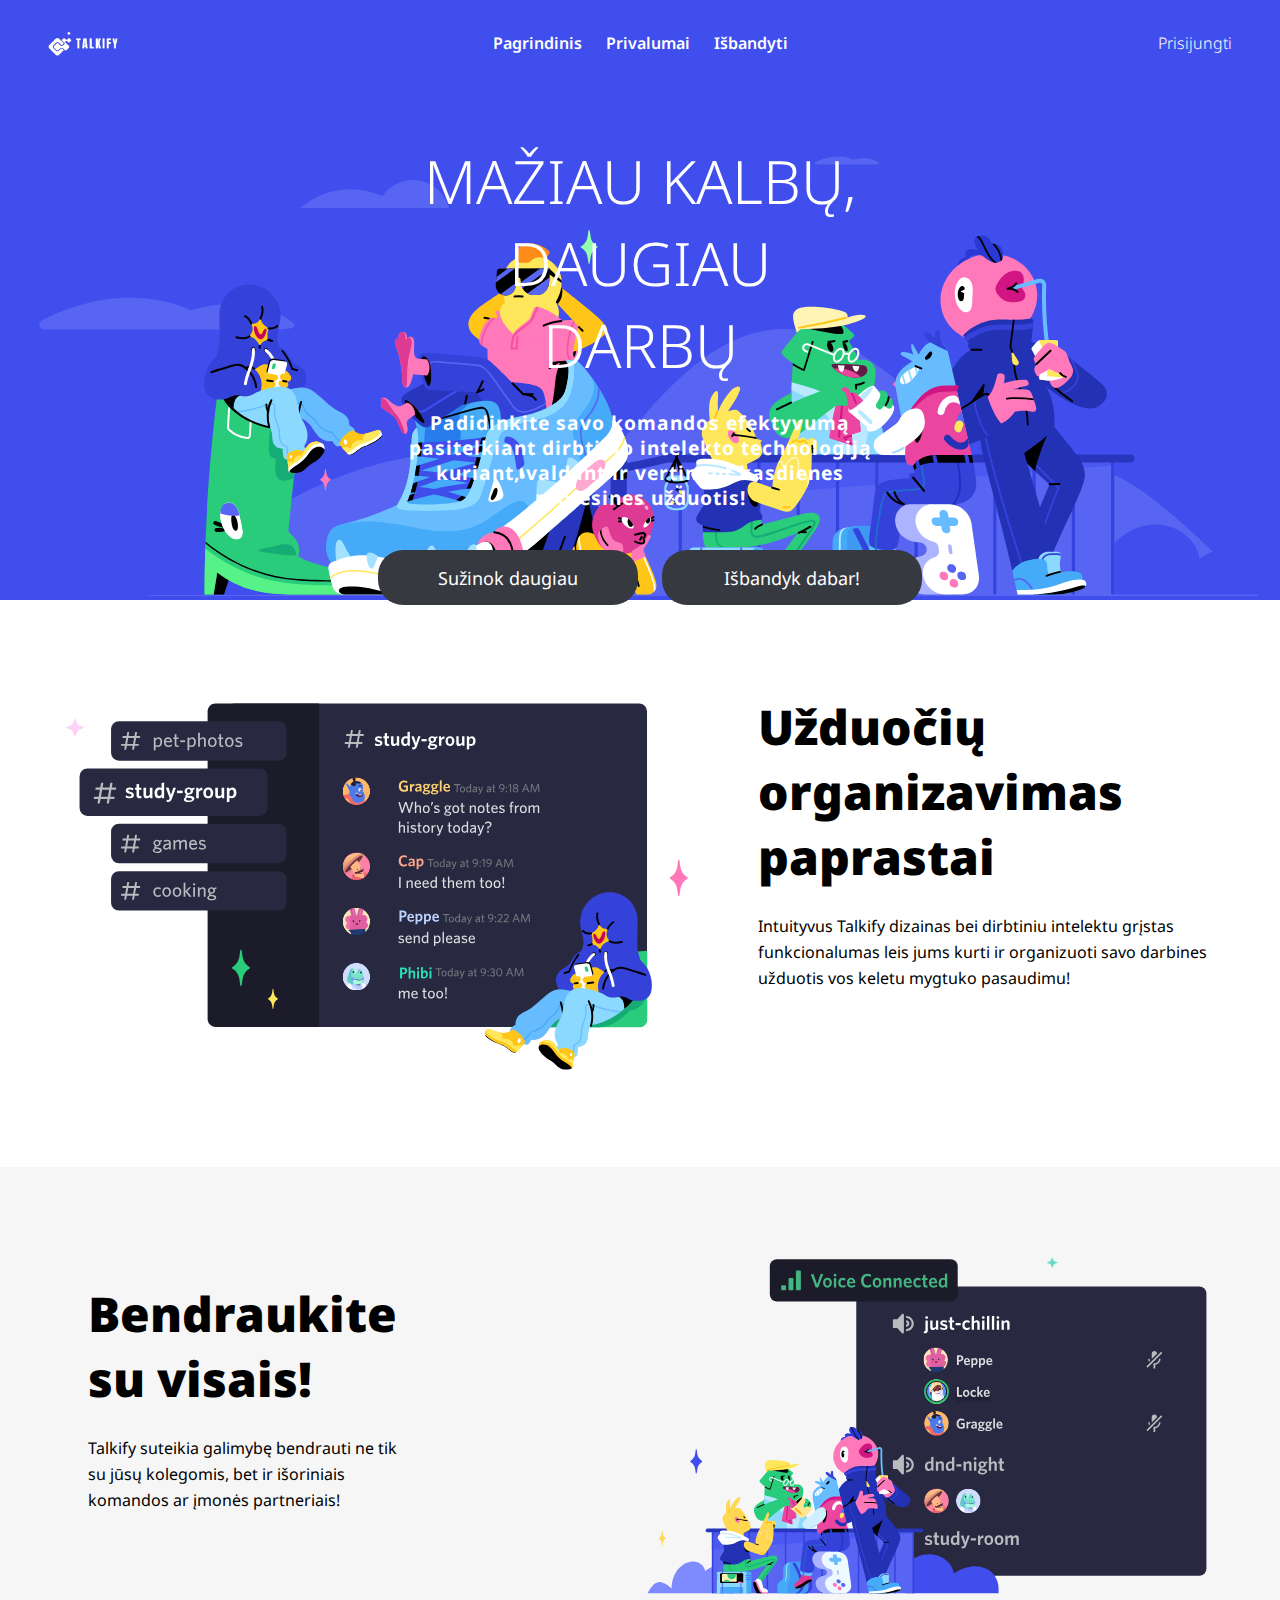
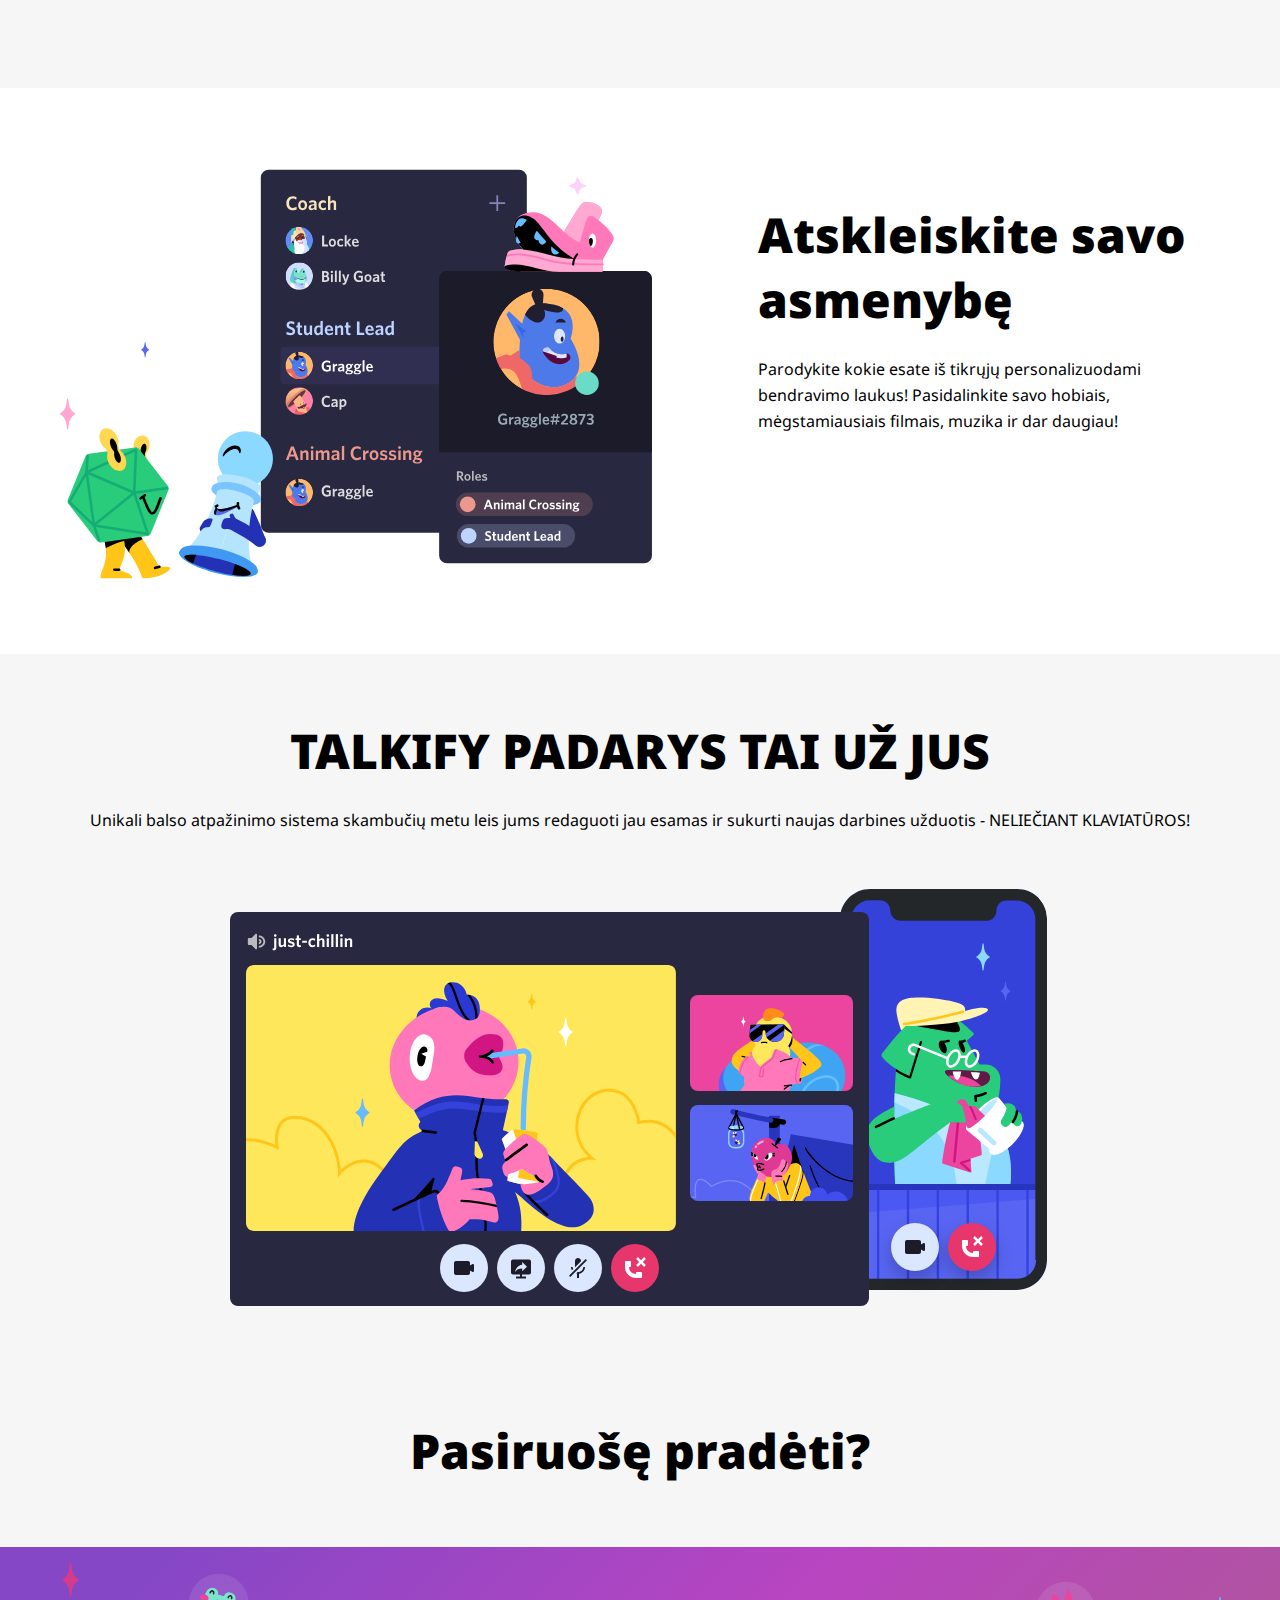
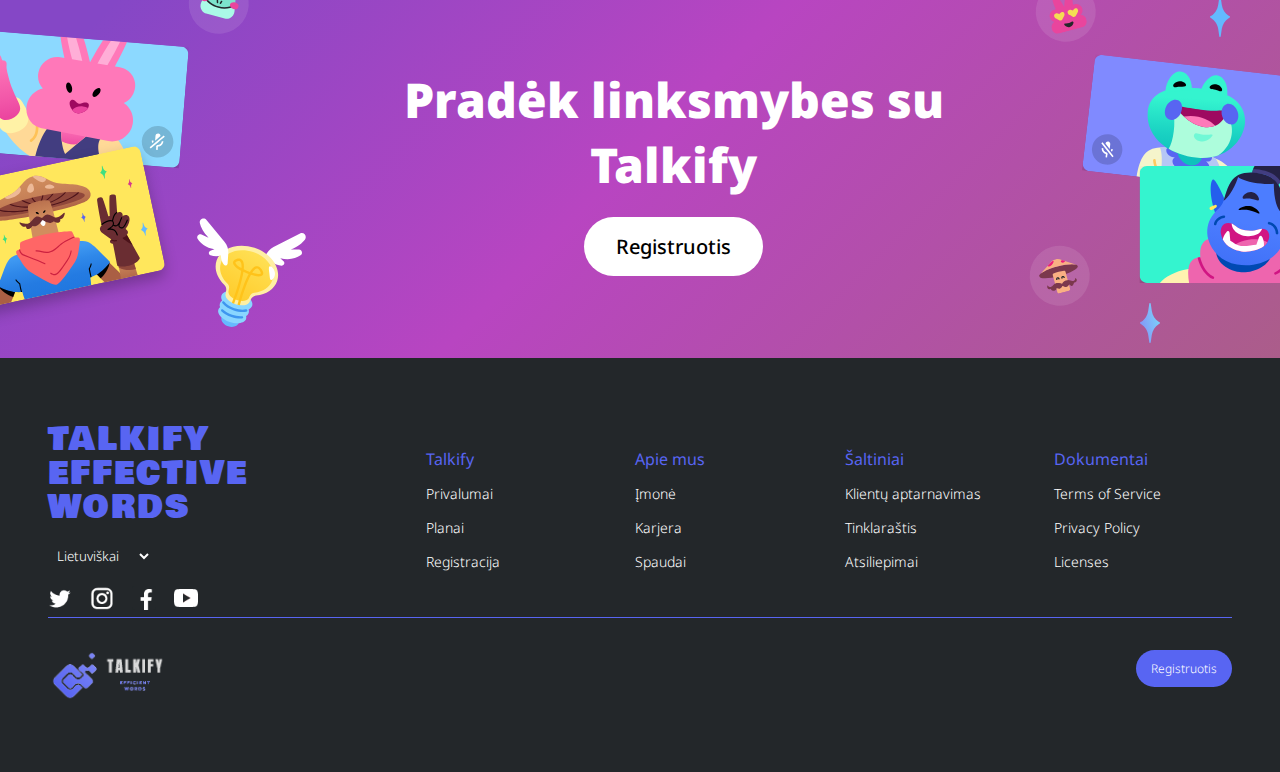
==== index.html @ 8335d0c7 "Pakeisti tekstai. Pakeistas Header logo" ====
<!DOCTYPE html>
<html lang="en">
<head>
   <meta charset="UTF-8">
   <meta http-equiv="X-UA-Compatible" content="IE=edge">
   <meta name="viewport" content="width=device-width, initial-scale=1.0">
   <title>Document</title>
   <link rel="stylesheet" href="./styles/main/common.css">
   <link rel="stylesheet" href="../styles/index/hero/hero.css">
   <link rel="stylesheet" href="./styles/footer/footer.css">
   <link rel="stylesheet" href="./styles/index/index-body.css">
   <script src="./scripts/main/main.js" type="module"></script>
</head>
<body>
   
   <header></header>

   <main>
      <section id="hero">
         <div id="heroText">
            <h1>Mažiau kalbų, daugiau darbų</h1>
            <p>Padidinkite savo komandos efektyvumą pasitelkiant dirbtinio intelekto technologiją kuriant, valdant ir vertinant kasdienes profesines užduotis!</p>
            <div id="buttons">
               <button>Sužinok daugiau</button>
               <button>Išbandyk dabar!</button>
            </div>
         </div>
         <div id="skyImage">
            <img src="../assets/hero/sky.svg" alt="image">
         </div>
         <div id="doodlesImage">
            <img src="../assets/hero/doodles.svg" alt="image">
         </div>
         <div id="chickensImage">
            <img src="../assets/hero/chickens.svg" alt="image">
         </div>
      </section>
      <section id="info1" class="section-style">
         <div class="infoPart">
            <div class="image">
               <img src="./assets/body/info1_img.svg" alt="img_info1" style="width: 100%; height: auto">
            </div>
            <div class="text">
               <h2>Užduočių organizavimas paprastai</h2>
               <p>Intuityvus Talkify dizainas bei dirbtiniu intelektu grįstas funkcionalumas leis jums kurti ir organizuoti savo darbines užduotis vos keletu mygtuko pasaudimu!</p>
            </div>
         </div>
      </section>
      <section id="info2" class="section-style">
         <div class="infoPart"> 
               <div class="text2">
                  <h2>Bendraukite su visais!</h2>
                  <p>Talkify suteikia galimybę bendrauti ne tik su jūsų kolegomis, bet ir išoriniais komandos ar įmonės partneriais!</p>
               </div>
               <div class="image2">
                  <img src="./assets/body/info2_img.svg" alt="img_info2" style="width: 100%; height: auto">
               </div>
         </div>
      </section>
      <section id="info3" class="section-style">
            <div class="infoPart"> 
               <div class="image">
                  <img src="./assets/body/info3_img.svg" alt="img_info1" style="width: 100%; height: auto">
               </div>
               <div class="text3">
                  <h2>Atskleiskite savo asmenybę</h2>
                  <p>Parodykite kokie esate iš tikrųjų personalizuodami bendravimo laukus! Pasidalinkite savo hobiais, mėgstamiausiais filmais, muzika ir dar daugiau! </p>
               </div>
            </div>  
      </section>
      <section id="just-chillinPart">
         <div class="chillinPart">
            <div class="chillinText">
               <h2>TALKIFY PADARYS TAI UŽ JUS</h2>
               <p>Unikali balso atpažinimo sistema skambučių metu leis jums redaguoti jau esamas ir sukurti naujas darbines užduotis - NELIEČIANT KLAVIATŪROS!</p>
            </div>
            <div class="chillinImage">
               <img src="./assets/just_chillin.svg" style="width: 100%; height: auto" alt="chill">
            </div>
            <h2 class="textStars">Pasiruošę pradėti?
            </h2>
         </div>
      </section>
      <section id="subscribePart">
         <div>
            <img src="./assets/body/subscribe_img1.svg" style="width: 100%; height: auto" alt="subscribeImage1">
         </div>
         <div class="textBox">
            <h2>Pradėk linksmybes su Talkify</h2>
            <a href="./subscribe.html" class="btn">Registruotis</a>
            <!--<button class="btn">Prenumeruoti</button>-->
         </div>
         <div>
            <img src="./assets/body/subscribe_img2.svg" style="width: 100%; height: auto" alt="subscribeImage2">
         </div>
      </section>
   </main>
   
   <footer class="section-style">
      <div class="upperFooterWrap">
         <div class="firstColumnWrap">
            <p class="slogan text-highlight-style">TALKIFY EFFECTIVE WORDS</p>
            <select class = "languages" name="languages" id="languages">
               <option value="englishUSA">
                  English, USA</option>
               <option class = "option" value="lithuanian" selected>Lietuviškai</option>
            </select>                   
            <div class="socialWrap">
               <a href="https://twitter.com/"><img src="./assets/twitter.png" alt="Wwitter icon"></a>
               <a href="https://www.instagram.com/"><img src="./assets/instagram.png" alt="Instagram icon"></a>
               <a href="https://www.facebook.com/"><img src="./assets/facebook.png" alt="Facebook icon"></a>
               <a href="https://www.youtube.com/"><img src="./assets/youtubeSmall.png" alt="Youtube icon"></a>            
            </div>         
         </div>
         <div class="wrapOfLists">
            <div class="columnWrap">
               <p class="footerGroupName">Talkify</p>
               <ul>
                  <li><a href="./features.html">Privalumai</a></li>
                  <li><a href="./features.html">Planai</a></li>
                  <li><a href="./subscribe.html">Registracija</a></li>
               </ul>
            </div>
            <div class="columnWrap">
               <p class="footerGroupName">Apie mus</p>
               <ul>
                  <li><a href="">Įmonė</a></li>
                  <li><a href="">Karjera</a></li>
                  <li><a href="">Spaudai</a></li>
               </ul>
            </div>
            <div class="columnWrap">
               <p class="footerGroupName">Šaltiniai</p>
               <ul>
                  <li><a href="">Klientų aptarnavimas</a></li>
                  <li><a href="">Tinklaraštis</a></li>
                  <li><a href="">Atsiliepimai</a></li>
               </ul>
            </div>
            <div class="columnWrap">
               <p class="footerGroupName">Dokumentai</p>
               <ul>
                  <li><a href="">Terms of Service</a></li>
                  <li><a href="">Privacy Policy</a></li>
                  <li><a href="">Licenses</a></li>
               </ul>
            </div>
         </div>
      </div>

      <div class="lowerFooterWrap">
         <a href="index.html"><img class = "footerLogo" src="./assets/logo.png" alt=""></a>
         <a href="./subscribe.html"><button class="signUp">Registruotis</button></a> 
      </div>
   </footer>
</body>
</html>
---- styles/main/common.css ----
@import url('https://fonts.googleapis.com/css2?family=Noto+Sans:wght@100;200;300;400;500;600;700;800;900&family=Satisfy&display=swap');
@import url('https://fonts.googleapis.com/css2?family=Bowlby+One+SC&display=swap');
@import url('../header/navbar.css');
@import url('../index/index-body.css');
@import url('main.css');
@import url('../footer/footer.css');

*{
   padding: 0;
   margin: 0;
   box-sizing: border-box;
   font-family: var(--font-display);
   font-weight: 300;
}

:root{
   --padding1: 0.5rem;
   --padding2: 1rem;
   --padding3: 1.5rem;
   --padding4: 2rem;
   --padding-sides: 0 20rem;

   --margin1: 0.5rem;
   --margin2: 1rem;
   --margin3: 1.5rem;
   --margin4: 2rem;

   --color-primary: #5865f2;
   --color-primary-tint: #7983f5;
   --color-primary-shade: #2331be;

   --color-hero: #404EED;

   --color-secondary: #f6f6f6;
   --color-secondary-tint: #fff;
   --color-secondary-shade: #23272a;

   --font-display: 'Noto Sans', sans-serif;
}

.section-style{
   padding-top: 4rem !important;
   padding-bottom: 4rem !important;
   padding: var(--padding-sides);
}

.text-highlight-style{
   font-family: 'Bowlby One SC', cursive;
}

/* Mobile */
@media (max-width: 600px){
   :root{
      --padding-sides: 0 2rem;
   }
}
/* Tablet */
@media (max-width: 1600px){
   :root{
      --padding-sides: 0 3rem;
   }
}
/* Desktop */
---- styles/index/hero/hero.css ----
@import url(../../main/common.css);
section#hero{
    height: 600px;
    width: 100%;
    position: relative;
}
#heroText{
    position: relative;
    z-index: 1;
    display: flex;
    flex-direction: column;
    justify-content: center;
    align-items: center;
    padding-top: 140px;
}
#heroText > h1{
    width: 35%;
    font-size: 60px;
    color: white;
    text-transform: uppercase;
    text-align: center;
}
#heroText > p{
    width: 40%;
    text-align: center;
    color: white;
    font-size: larger;
    font-family:'Noto Sans', sans-serif;
    font-weight: 700;
    letter-spacing: 1px;
    line-height: 25px;
}
#skyImage{
    height: 630px;
    width: 100%;
    position: absolute;
    z-index: -9;
    background-color:var(--color-hero);
    bottom: 0;
    
}
#skyImage > img{
    max-width: unset;
    max-height: unset;
    background-size: cover;
    
}
#doodlesImage{
    position: absolute;
    z-index: -8;
    bottom: 0;
    right: 0;
}
#chickensImage{
    position: absolute;
    z-index: -8;
    bottom: 0;
}
#buttons > button{
    width: 260px;
    height: 55px;
    background-color: #36393F;
    color: white;
    font-size: large;
    font-weight: bolder;
    border-radius: 25px;
    border: 0;
    margin-top: 40px;
    margin-left: 20px;
}
---- styles/footer/footer.css ----
@import url("../main/common.css");

footer{
  color: white;
  background-color: var(--color-secondary-shade);
  padding: var(--padding-sides);
  font-weight: 400;
  font-size: 14px;
  line-height: 24px;
  display: flex;
  gap: 2rem;
  display: grid;
  grid-template: 1fr max-content / 1fr;
}

.upperFooterWrap{
  border-bottom: 1px solid var(--color-primary);  
  display: flex;
  justify-content: space-between;
  gap: inherit;
}

.firstColumnWrap{
  width: 30%;
}

.wrapOfLists{
  width: 70%;
  display: flex;
  justify-content: space-between;
  gap: inherit;
}

.slogan{
  font-size: 32px;
  width: 200px;
  padding: 0;
  margin: 0;
  line-height: 34px;
  letter-spacing: 2px;
  color: var(--color-primary);
  margin-bottom: 20px;
}

.languages{
  background-color: var(--color-secondary-shade);
  color: white;
  padding:  0 5px;
  margin-bottom: 20px;
  border: none;
  cursor: pointer;
}

.languages > option{
   background-color: var(--color-secondary-shade);
   color: white;
}

.socialWrap{
  display: flex;
  justify-content: space-between;
  width: 150px;
}

.socialWrap img{
  height: 24px;
  width: auto;
}

.columnWrap{
  width: 25%;
}

.footerGroupName{
  color: var(--color-primary);
  margin-bottom: 10px;
}

.columnWrap a{
  text-decoration: none;
  color: white;
}
.columnWrap a:hover{
  text-decoration: underline;  
}

.columnWrap li{
  list-style-type: none;
  margin-bottom: 10px;
}

.lowerFooterWrap{
  display: flex;
  justify-content: space-between;
  gap: inherit;
}

.footerLogo{
  width: 120px;
}

.signUp{
  background-color: var(--color-primary);
  color: white;
  padding: 10px 15px;
  border-radius: 20px;
  border: none;
  cursor: pointer;
  font-size: 12px;
}
.signUp:hover{
  background-color: var( --color-primary-tint);
}

@media (max-width: 780px) {
  .upperFooterWrap{
    display: flex;
    flex-direction: column;
  }
  .firstColumnWrap{
    width: 100%;
   }
   .slogan{
    width: 100%;
   }
   .wrapOfLists{
    display: grid;
    grid-template: 1fr 1fr / 1fr 1fr;
   }
   .wrapOfLists .columnWrap:nth-child(2n){
    justify-self: end;
   }
   .columnWrap{
     width: 50%;
   }
}
---- styles/index/index-body.css ----
#info1{
    width: 100%;
    display: flex;
    justify-content: center;
}

#info2{
    display: flex;
    background-color:#f6f6f6 ;
    justify-content: center;
}
#info3{
    display: flex;
    width: 100%;
    justify-content: center;
}

h2{
    font-size: 48px;
    font-weight: 900;
    
}

p{
    font-size: 16px;
    line-height: 1.625;
    margin-top: 24px;
    font-weight: 400;
}

.infoPart{
    transition: opacity .6s .1s,transform .6s ease;
}

.image{
    width: 60%;
    float: left;
    padding-right: 10px;
    max-width: 678px;
    max-height: 440px;

}

.image2{
    width: 70%;
    float: right;
    padding-left: 80px;
    max-width: 678px;
    max-height: 440px;
}

.text{
    padding-top: 30px;
    width: 40%;
    float: right;
    
}

.textStars{
    padding-top: 50px;
}

.text3{
    width: 40%;
    float: right;
    margin-top: 50px;
    
}

.text2{
    margin-top: 50px;
    width: 30%;
    float: left;
    padding-left:40px;
    
}

#subscribePart{
display:flex;
justify-content: space-between;
background-image: linear-gradient(135deg, #8547c6 10%, #b845c1 50%, #ab5d8a);
}

.textBox{
    display: flex;
    margin-top: 120px;
    flex-direction: column;
    align-items: center;
    text-align: center;
    width: 50%;
    padding-left: 20px;
    padding-right: 20px;
}

.textBox h2{
    color: white;
    padding-bottom: 20px;
}

.btn{
    font-size: 20px;
    padding: 16px 32px;
    border-radius: 30px;
    font-weight: 500 ;
    border: none;
    color: black;
    background-color: white;
    text-decoration: none;
}

.btn:hover{
    color: var(--color-primary);
    box-shadow: rgba(50, 50, 93, 0.25) 0px 13px 27px -5px, rgba(0, 0, 0, 0.3) 0px 8px 16px -8px;
}

.chillinPart{
    display: flex;
    flex-wrap: wrap;
    justify-content: center;
    text-align: center;
    background-color:#f6f6f6;
    padding: var(--padding-sides);
    padding-bottom: 4rem;
    padding-top: 4rem;
}

.show{
    position: relative;
    transform: translateY(0);
    opacity: 0;
    transition: 3s all ease;
}

.show.active{
    opacity: 1;
    transform: translateY(0)
}
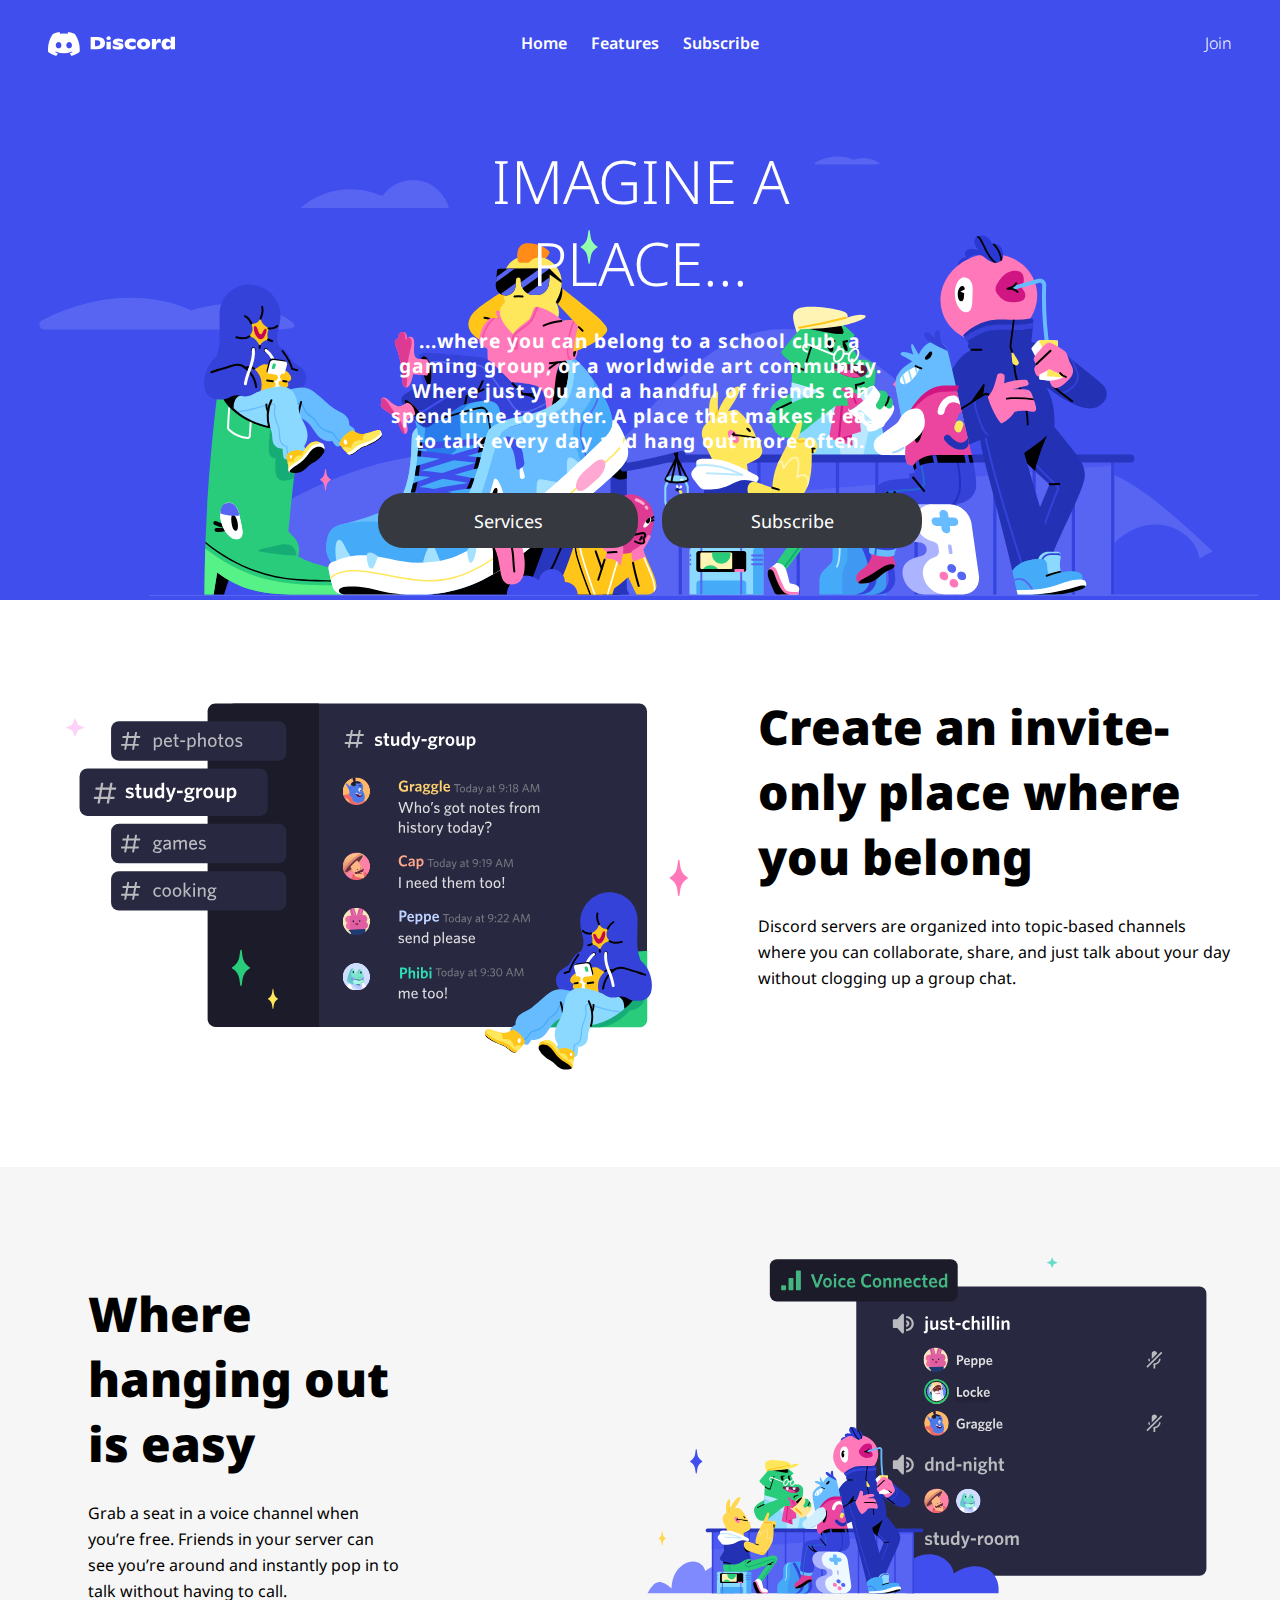
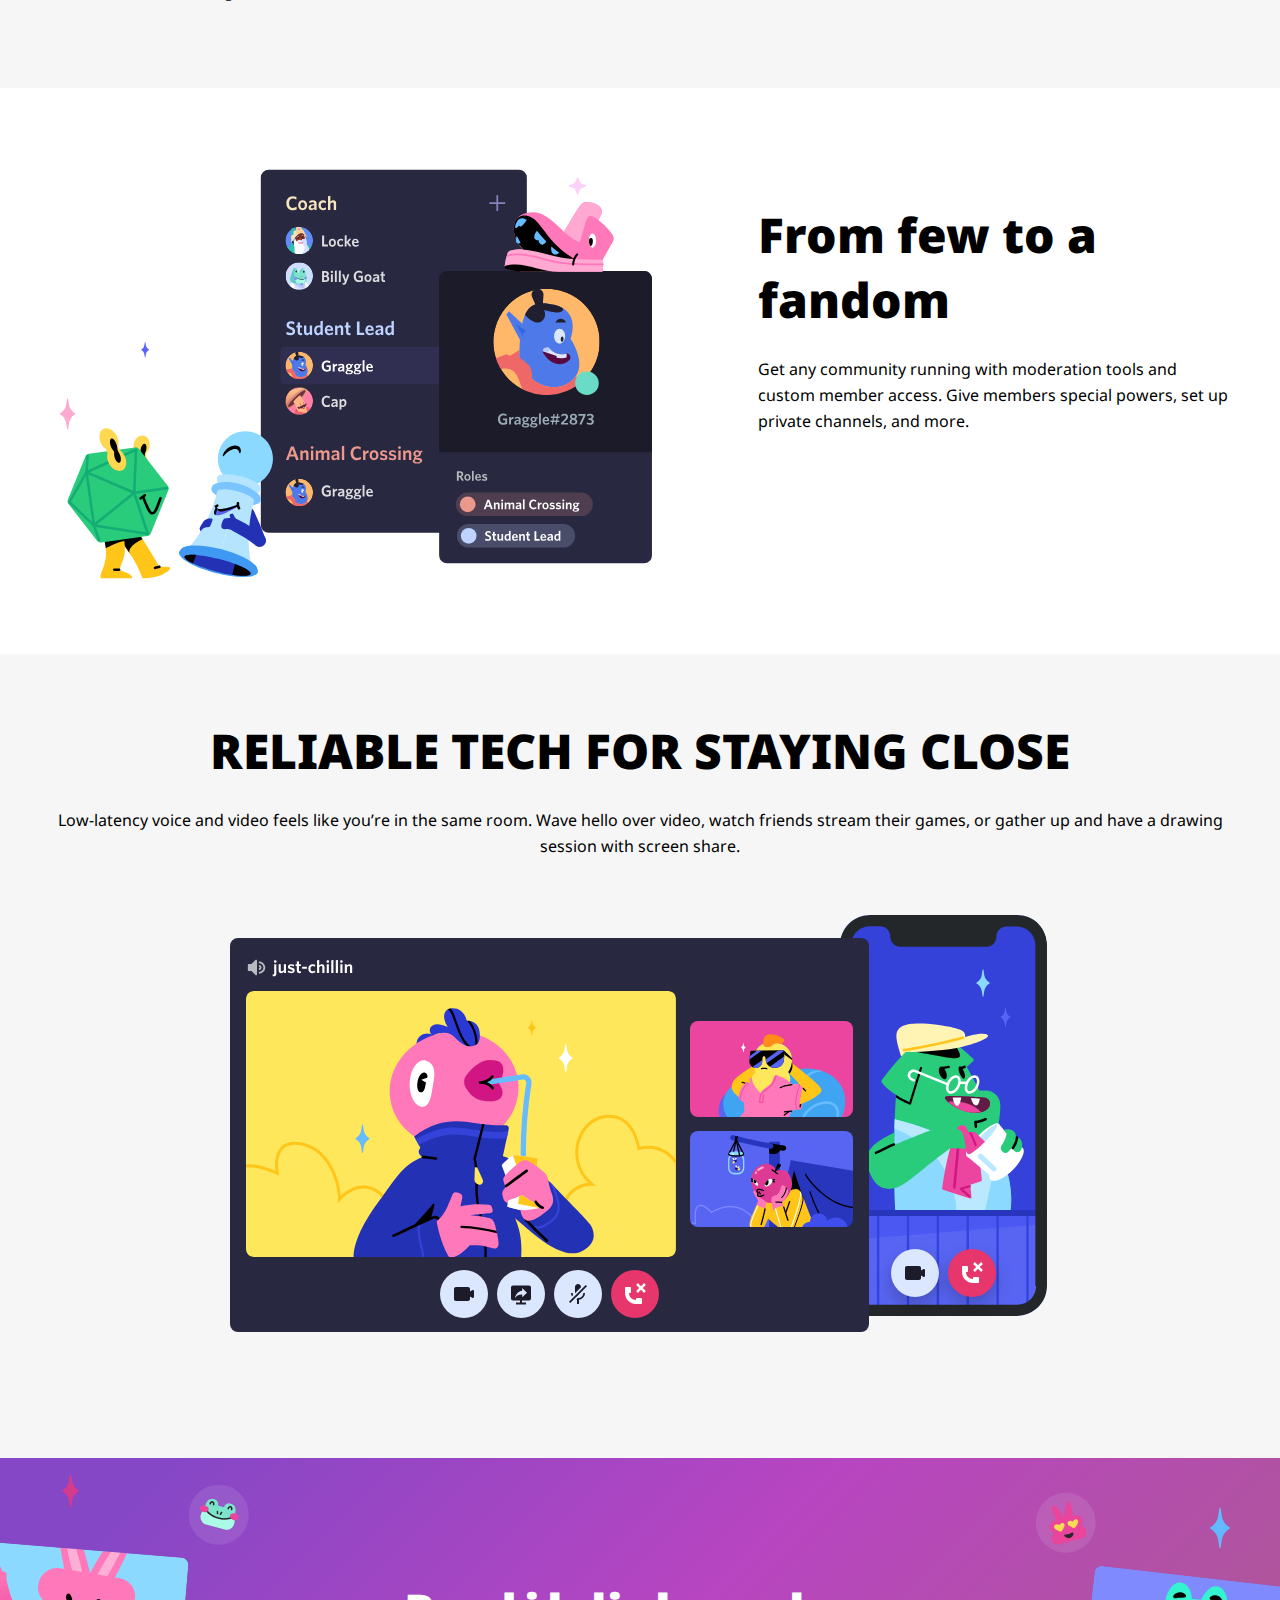
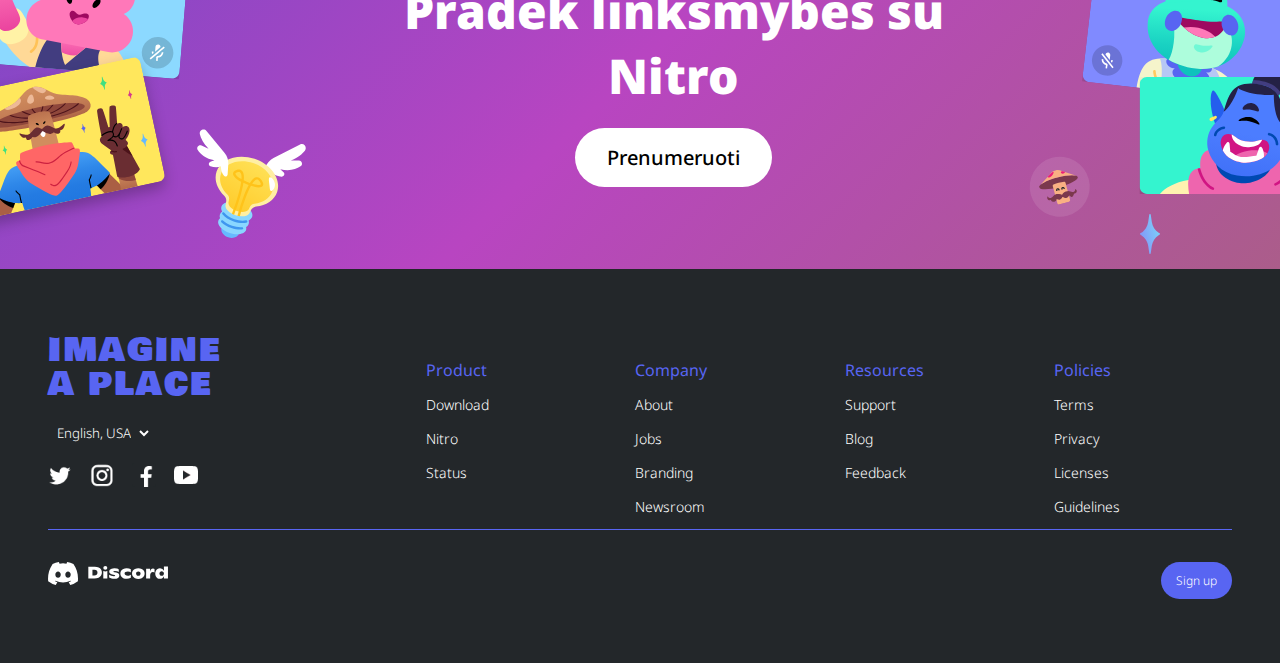
==== commit d1e3a800: "Merge branch 'main' into index-body" ====
--- a/index.html
+++ b/index.html
@@ -18,11 +18,11 @@
    <main>
       <section id="hero">
          <div id="heroText">
-            <h1>Mažiau kalbų, daugiau darbų</h1>
-            <p>Padidinkite savo komandos efektyvumą pasitelkiant dirbtinio intelekto technologiją kuriant, valdant ir vertinant kasdienes profesines užduotis!</p>
+            <h1>Imagine a place...</h1>
+            <p>...where you can belong to a school club, a gaming group, or a worldwide art community. Where just you and a handful of friends can spend time together. A place that makes it easy to talk every day and hang out more often.</p>
             <div id="buttons">
-               <button>Sužinok daugiau</button>
-               <button>Išbandyk dabar!</button>
+               <button>Services</button>
+               <button>Subscribe</button>
             </div>
          </div>
          <div id="skyImage">
@@ -41,16 +41,16 @@
                <img src="./assets/body/info1_img.svg" alt="img_info1" style="width: 100%; height: auto">
             </div>
             <div class="text">
-               <h2>Užduočių organizavimas paprastai</h2>
-               <p>Intuityvus Talkify dizainas bei dirbtiniu intelektu grįstas funkcionalumas leis jums kurti ir organizuoti savo darbines užduotis vos keletu mygtuko pasaudimu!</p>
+               <h2>Create an invite-only place where you belong</h2>
+               <p>Discord servers are organized into topic-based channels where you can collaborate, share, and just talk about your day without clogging up a group chat.</p>
             </div>
          </div>
       </section>
       <section id="info2" class="section-style">
          <div class="infoPart"> 
                <div class="text2">
-                  <h2>Bendraukite su visais!</h2>
-                  <p>Talkify suteikia galimybę bendrauti ne tik su jūsų kolegomis, bet ir išoriniais komandos ar įmonės partneriais!</p>
+                  <h2>Where hanging out is easy</h2>
+                  <p>Grab a seat in a voice channel when you’re free. Friends in your server can see you’re around and instantly pop in to talk without having to call.</p>
                </div>
                <div class="image2">
                   <img src="./assets/body/info2_img.svg" alt="img_info2" style="width: 100%; height: auto">
@@ -63,22 +63,20 @@
                   <img src="./assets/body/info3_img.svg" alt="img_info1" style="width: 100%; height: auto">
                </div>
                <div class="text3">
-                  <h2>Atskleiskite savo asmenybę</h2>
-                  <p>Parodykite kokie esate iš tikrųjų personalizuodami bendravimo laukus! Pasidalinkite savo hobiais, mėgstamiausiais filmais, muzika ir dar daugiau! </p>
+                  <h2>From few to a fandom</h2>
+                  <p>Get any community running with moderation tools and custom member access. Give members special powers, set up private channels, and more.</p>
                </div>
             </div>  
       </section>
-      <section id="just-chillinPart">
+      <section id="just-chillinPart" class="show active">
          <div class="chillinPart">
             <div class="chillinText">
-               <h2>TALKIFY PADARYS TAI UŽ JUS</h2>
-               <p>Unikali balso atpažinimo sistema skambučių metu leis jums redaguoti jau esamas ir sukurti naujas darbines užduotis - NELIEČIANT KLAVIATŪROS!</p>
+               <h2>RELIABLE TECH FOR STAYING CLOSE</h2>
+               <p>Low-latency voice and video feels like you’re in the same room. Wave hello over video, watch friends stream their games, or gather up and have a drawing session with screen share.</p>
             </div>
             <div class="chillinImage">
                <img src="./assets/just_chillin.svg" style="width: 100%; height: auto" alt="chill">
             </div>
-            <h2 class="textStars">Pasiruošę pradėti?
-            </h2>
          </div>
       </section>
       <section id="subscribePart">
@@ -86,8 +84,8 @@
             <img src="./assets/body/subscribe_img1.svg" style="width: 100%; height: auto" alt="subscribeImage1">
          </div>
          <div class="textBox">
-            <h2>Pradėk linksmybes su Talkify</h2>
-            <a href="./subscribe.html" class="btn">Registruotis</a>
+            <h2>Pradėk linksmybes su Nitro</h2>
+            <a href="./subscribe.html" class="btn">Prenumeruoti</a>
             <!--<button class="btn">Prenumeruoti</button>-->
          </div>
          <div>
@@ -99,11 +97,11 @@
    <footer class="section-style">
       <div class="upperFooterWrap">
          <div class="firstColumnWrap">
-            <p class="slogan text-highlight-style">TALKIFY EFFECTIVE WORDS</p>
+            <p class="slogan text-highlight-style">IMAGINE A PLACE</p>
             <select class = "languages" name="languages" id="languages">
                <option value="englishUSA">
                   English, USA</option>
-               <option class = "option" value="lithuanian" selected>Lietuviškai</option>
+               <option class = "option" value="lithuanian">Lietuviškai</option>
             </select>                   
             <div class="socialWrap">
                <a href="https://twitter.com/"><img src="./assets/twitter.png" alt="Wwitter icon"></a>
@@ -114,43 +112,44 @@
          </div>
          <div class="wrapOfLists">
             <div class="columnWrap">
-               <p class="footerGroupName">Talkify</p>
+               <p class="footerGroupName">Product</p>
                <ul>
-                  <li><a href="./features.html">Privalumai</a></li>
-                  <li><a href="./features.html">Planai</a></li>
-                  <li><a href="./subscribe.html">Registracija</a></li>
+                  <li><a href="">Download</a></li>
+                  <li><a href="">Nitro</a></li>
+                  <li><a href="">Status</a></li>
                </ul>
             </div>
             <div class="columnWrap">
-               <p class="footerGroupName">Apie mus</p>
+               <p class="footerGroupName">Company</p>
                <ul>
-                  <li><a href="">Įmonė</a></li>
-                  <li><a href="">Karjera</a></li>
-                  <li><a href="">Spaudai</a></li>
+                  <li><a href="">About</a></li>
+                  <li><a href="">Jobs</a></li>
+                  <li><a href="">Branding</a></li>
+                  <li><a href="">Newsroom</a></li>
                </ul>
             </div>
             <div class="columnWrap">
-               <p class="footerGroupName">Šaltiniai</p>
+               <p class="footerGroupName">Resources</p>
                <ul>
-                  <li><a href="">Klientų aptarnavimas</a></li>
-                  <li><a href="">Tinklaraštis</a></li>
-                  <li><a href="">Atsiliepimai</a></li>
+                  <li><a href="">Support</a></li>
+                  <li><a href="">Blog</a></li>
+                  <li><a href="">Feedback</a></li>
                </ul>
             </div>
             <div class="columnWrap">
-               <p class="footerGroupName">Dokumentai</p>
+               <p class="footerGroupName">Policies</p>
                <ul>
-                  <li><a href="">Terms of Service</a></li>
-                  <li><a href="">Privacy Policy</a></li>
+                  <li><a href="">Terms</a></li>
+                  <li><a href="">Privacy</a></li>
                   <li><a href="">Licenses</a></li>
+                  <li><a href="">Guidelines</a></li>
                </ul>
             </div>
          </div>
       </div>
-
       <div class="lowerFooterWrap">
-         <a href="index.html"><img class = "footerLogo" src="./assets/logo.png" alt=""></a>
-         <a href="./subscribe.html"><button class="signUp">Registruotis</button></a> 
+         <a href="index.html"><img class = "footerLogo" src="./assets/header/logo_tint.svg" alt=""></a>
+         <a href="./subscribe.html"><button class="signUp">Sign up</button></a> 
       </div>
    </footer>
 </body>
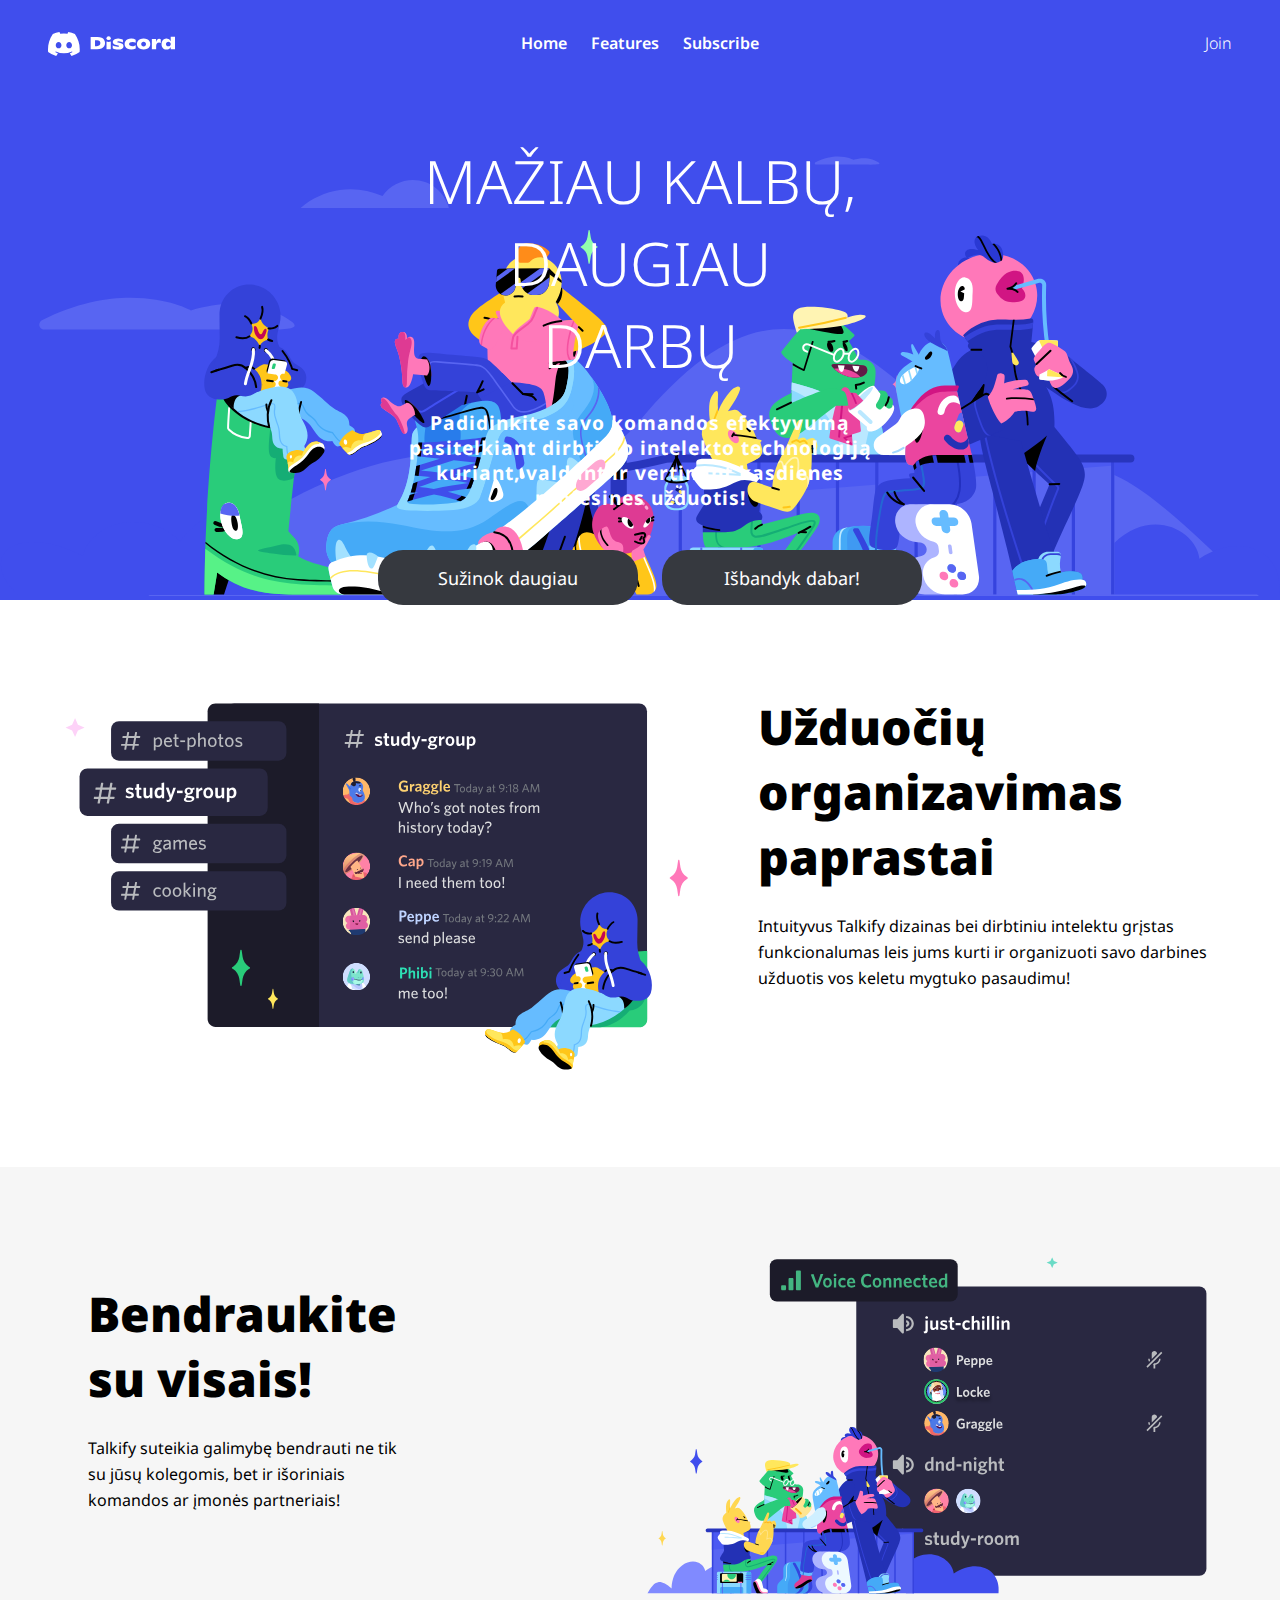
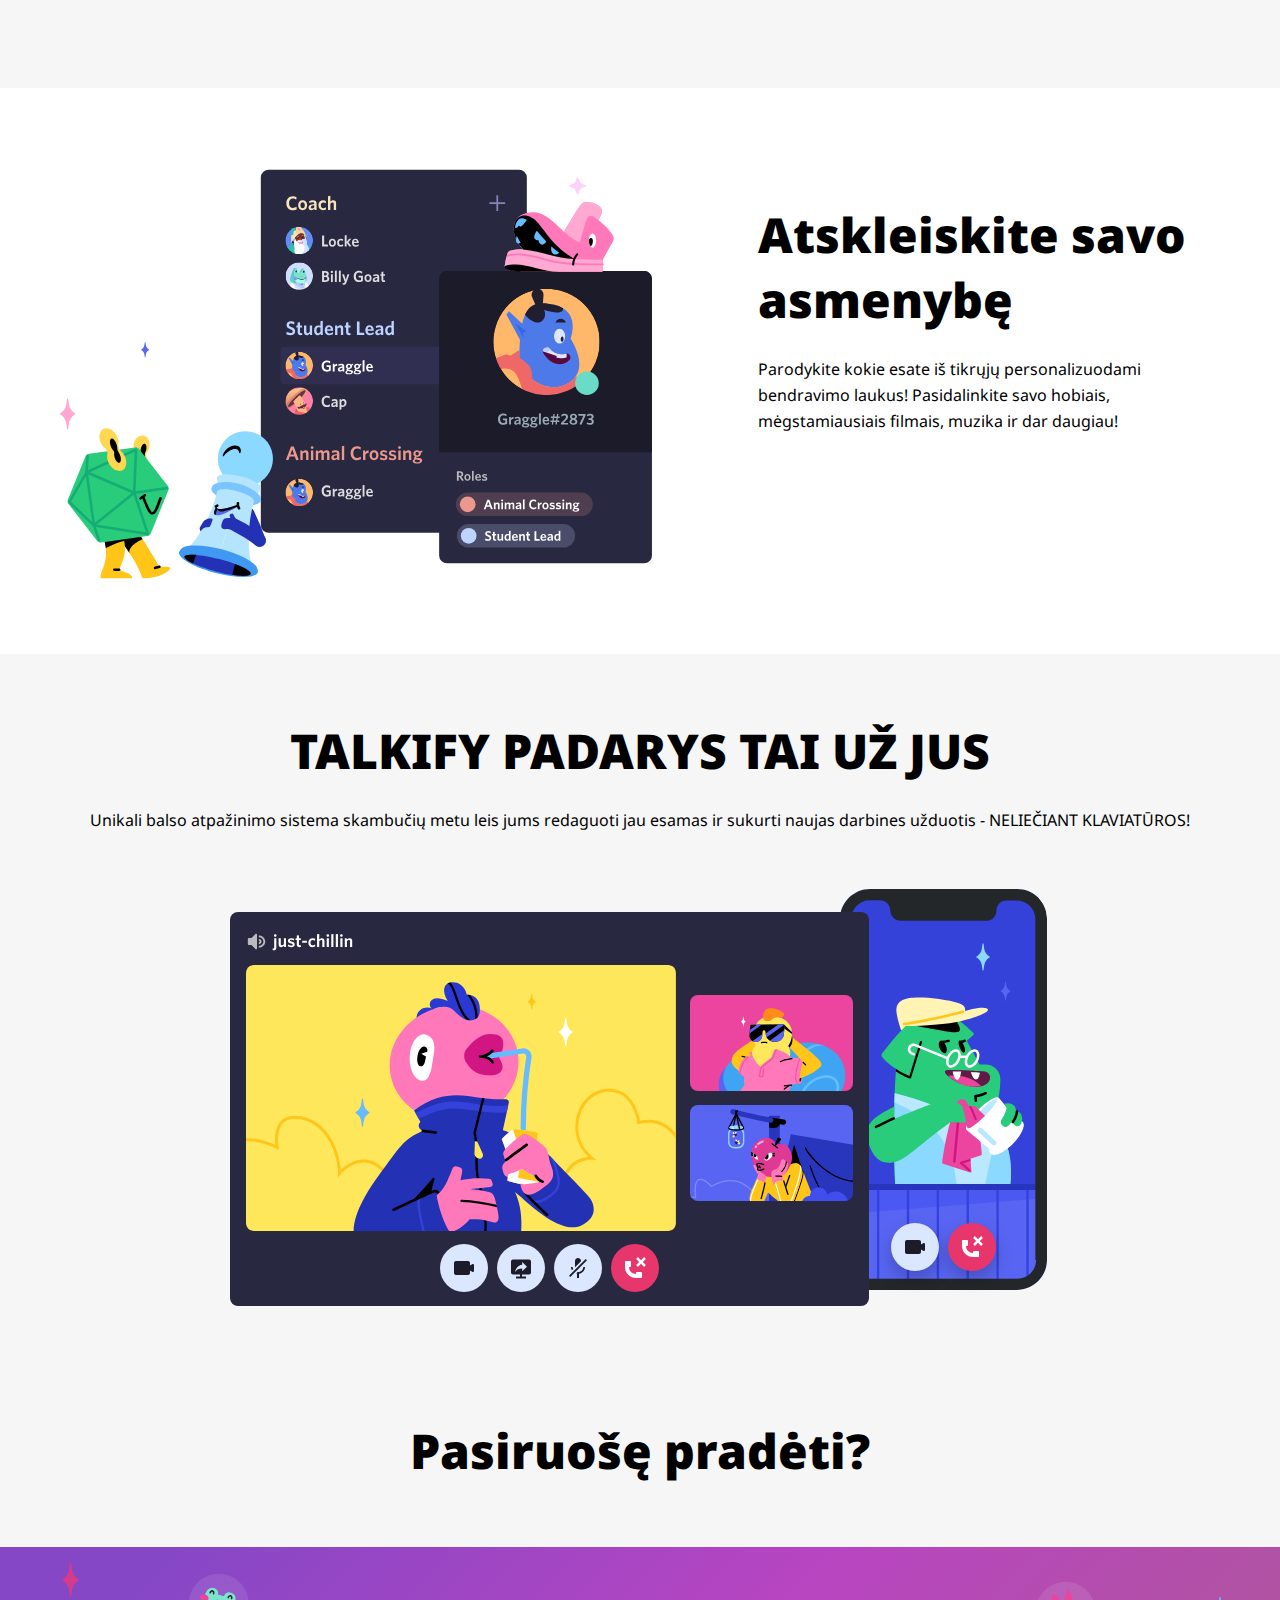
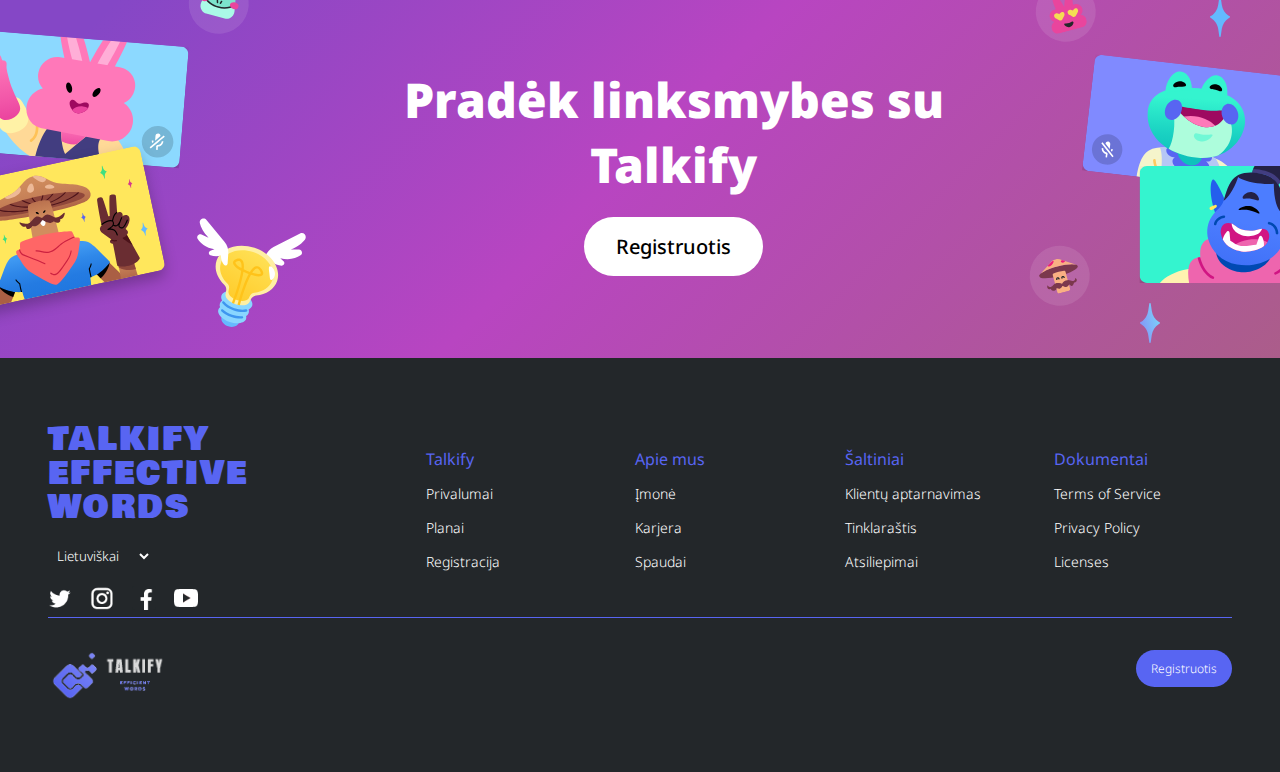
==== commit f065fc28: "Merge branch 'main' into development" ====
--- a/index.html
+++ b/index.html
@@ -18,11 +18,11 @@
    <main>
       <section id="hero">
          <div id="heroText">
-            <h1>Imagine a place...</h1>
-            <p>...where you can belong to a school club, a gaming group, or a worldwide art community. Where just you and a handful of friends can spend time together. A place that makes it easy to talk every day and hang out more often.</p>
+            <h1>Mažiau kalbų, daugiau darbų</h1>
+            <p>Padidinkite savo komandos efektyvumą pasitelkiant dirbtinio intelekto technologiją kuriant, valdant ir vertinant kasdienes profesines užduotis!</p>
             <div id="buttons">
-               <button>Services</button>
-               <button>Subscribe</button>
+               <button>Sužinok daugiau</button>
+               <button>Išbandyk dabar!</button>
             </div>
          </div>
          <div id="skyImage">
@@ -41,16 +41,16 @@
                <img src="./assets/body/info1_img.svg" alt="img_info1" style="width: 100%; height: auto">
             </div>
             <div class="text">
-               <h2>Create an invite-only place where you belong</h2>
-               <p>Discord servers are organized into topic-based channels where you can collaborate, share, and just talk about your day without clogging up a group chat.</p>
+               <h2>Užduočių organizavimas paprastai</h2>
+               <p>Intuityvus Talkify dizainas bei dirbtiniu intelektu grįstas funkcionalumas leis jums kurti ir organizuoti savo darbines užduotis vos keletu mygtuko pasaudimu!</p>
             </div>
          </div>
       </section>
       <section id="info2" class="section-style">
          <div class="infoPart"> 
                <div class="text2">
-                  <h2>Where hanging out is easy</h2>
-                  <p>Grab a seat in a voice channel when you’re free. Friends in your server can see you’re around and instantly pop in to talk without having to call.</p>
+                  <h2>Bendraukite su visais!</h2>
+                  <p>Talkify suteikia galimybę bendrauti ne tik su jūsų kolegomis, bet ir išoriniais komandos ar įmonės partneriais!</p>
                </div>
                <div class="image2">
                   <img src="./assets/body/info2_img.svg" alt="img_info2" style="width: 100%; height: auto">
@@ -63,20 +63,21 @@
                   <img src="./assets/body/info3_img.svg" alt="img_info1" style="width: 100%; height: auto">
                </div>
                <div class="text3">
-                  <h2>From few to a fandom</h2>
-                  <p>Get any community running with moderation tools and custom member access. Give members special powers, set up private channels, and more.</p>
+                  <h2>Atskleiskite savo asmenybę</h2>
+                  <p>Parodykite kokie esate iš tikrųjų personalizuodami bendravimo laukus! Pasidalinkite savo hobiais, mėgstamiausiais filmais, muzika ir dar daugiau! </p>
                </div>
             </div>  
       </section>
       <section id="just-chillinPart" class="show active">
          <div class="chillinPart">
             <div class="chillinText">
-               <h2>RELIABLE TECH FOR STAYING CLOSE</h2>
-               <p>Low-latency voice and video feels like you’re in the same room. Wave hello over video, watch friends stream their games, or gather up and have a drawing session with screen share.</p>
+               <h2>TALKIFY PADARYS TAI UŽ JUS</h2>
+               <p>Unikali balso atpažinimo sistema skambučių metu leis jums redaguoti jau esamas ir sukurti naujas darbines užduotis - NELIEČIANT KLAVIATŪROS!</p>
             </div>
             <div class="chillinImage">
                <img src="./assets/just_chillin.svg" style="width: 100%; height: auto" alt="chill">
             </div>
+            <h2 class="textStars">Pasiruošę pradėti?</h2>
          </div>
       </section>
       <section id="subscribePart">
@@ -84,8 +85,8 @@
             <img src="./assets/body/subscribe_img1.svg" style="width: 100%; height: auto" alt="subscribeImage1">
          </div>
          <div class="textBox">
-            <h2>Pradėk linksmybes su Nitro</h2>
-            <a href="./subscribe.html" class="btn">Prenumeruoti</a>
+            <h2>Pradėk linksmybes su Talkify</h2>
+            <a href="./subscribe.html" class="btn">Registruotis</a>
             <!--<button class="btn">Prenumeruoti</button>-->
          </div>
          <div>
@@ -97,11 +98,11 @@
    <footer class="section-style">
       <div class="upperFooterWrap">
          <div class="firstColumnWrap">
-            <p class="slogan text-highlight-style">IMAGINE A PLACE</p>
+            <p class="slogan text-highlight-style">TALKIFY EFFECTIVE WORDS</p>
             <select class = "languages" name="languages" id="languages">
                <option value="englishUSA">
                   English, USA</option>
-               <option class = "option" value="lithuanian">Lietuviškai</option>
+               <option class = "option" value="lithuanian" selected>Lietuviškai</option>
             </select>                   
             <div class="socialWrap">
                <a href="https://twitter.com/"><img src="./assets/twitter.png" alt="Wwitter icon"></a>
@@ -112,44 +113,43 @@
          </div>
          <div class="wrapOfLists">
             <div class="columnWrap">
-               <p class="footerGroupName">Product</p>
+               <p class="footerGroupName">Talkify</p>
                <ul>
-                  <li><a href="">Download</a></li>
-                  <li><a href="">Nitro</a></li>
-                  <li><a href="">Status</a></li>
+                  <li><a href="./features.html">Privalumai</a></li>
+                  <li><a href="./features.html">Planai</a></li>
+                  <li><a href="./subscribe.html">Registracija</a></li>
                </ul>
             </div>
             <div class="columnWrap">
-               <p class="footerGroupName">Company</p>
+               <p class="footerGroupName">Apie mus</p>
                <ul>
-                  <li><a href="">About</a></li>
-                  <li><a href="">Jobs</a></li>
-                  <li><a href="">Branding</a></li>
-                  <li><a href="">Newsroom</a></li>
+                  <li><a href="">Įmonė</a></li>
+                  <li><a href="">Karjera</a></li>
+                  <li><a href="">Spaudai</a></li>
                </ul>
             </div>
             <div class="columnWrap">
-               <p class="footerGroupName">Resources</p>
+               <p class="footerGroupName">Šaltiniai</p>
                <ul>
-                  <li><a href="">Support</a></li>
-                  <li><a href="">Blog</a></li>
-                  <li><a href="">Feedback</a></li>
+                  <li><a href="">Klientų aptarnavimas</a></li>
+                  <li><a href="">Tinklaraštis</a></li>
+                  <li><a href="">Atsiliepimai</a></li>
                </ul>
             </div>
             <div class="columnWrap">
-               <p class="footerGroupName">Policies</p>
+               <p class="footerGroupName">Dokumentai</p>
                <ul>
-                  <li><a href="">Terms</a></li>
-                  <li><a href="">Privacy</a></li>
+                  <li><a href="">Terms of Service</a></li>
+                  <li><a href="">Privacy Policy</a></li>
                   <li><a href="">Licenses</a></li>
-                  <li><a href="">Guidelines</a></li>
                </ul>
             </div>
          </div>
       </div>
+
       <div class="lowerFooterWrap">
-         <a href="index.html"><img class = "footerLogo" src="./assets/header/logo_tint.svg" alt=""></a>
-         <a href="./subscribe.html"><button class="signUp">Sign up</button></a> 
+         <a href="index.html"><img class = "footerLogo" src="./assets/logo.png" alt=""></a>
+         <a href="./subscribe.html"><button class="signUp">Registruotis</button></a> 
       </div>
    </footer>
 </body>
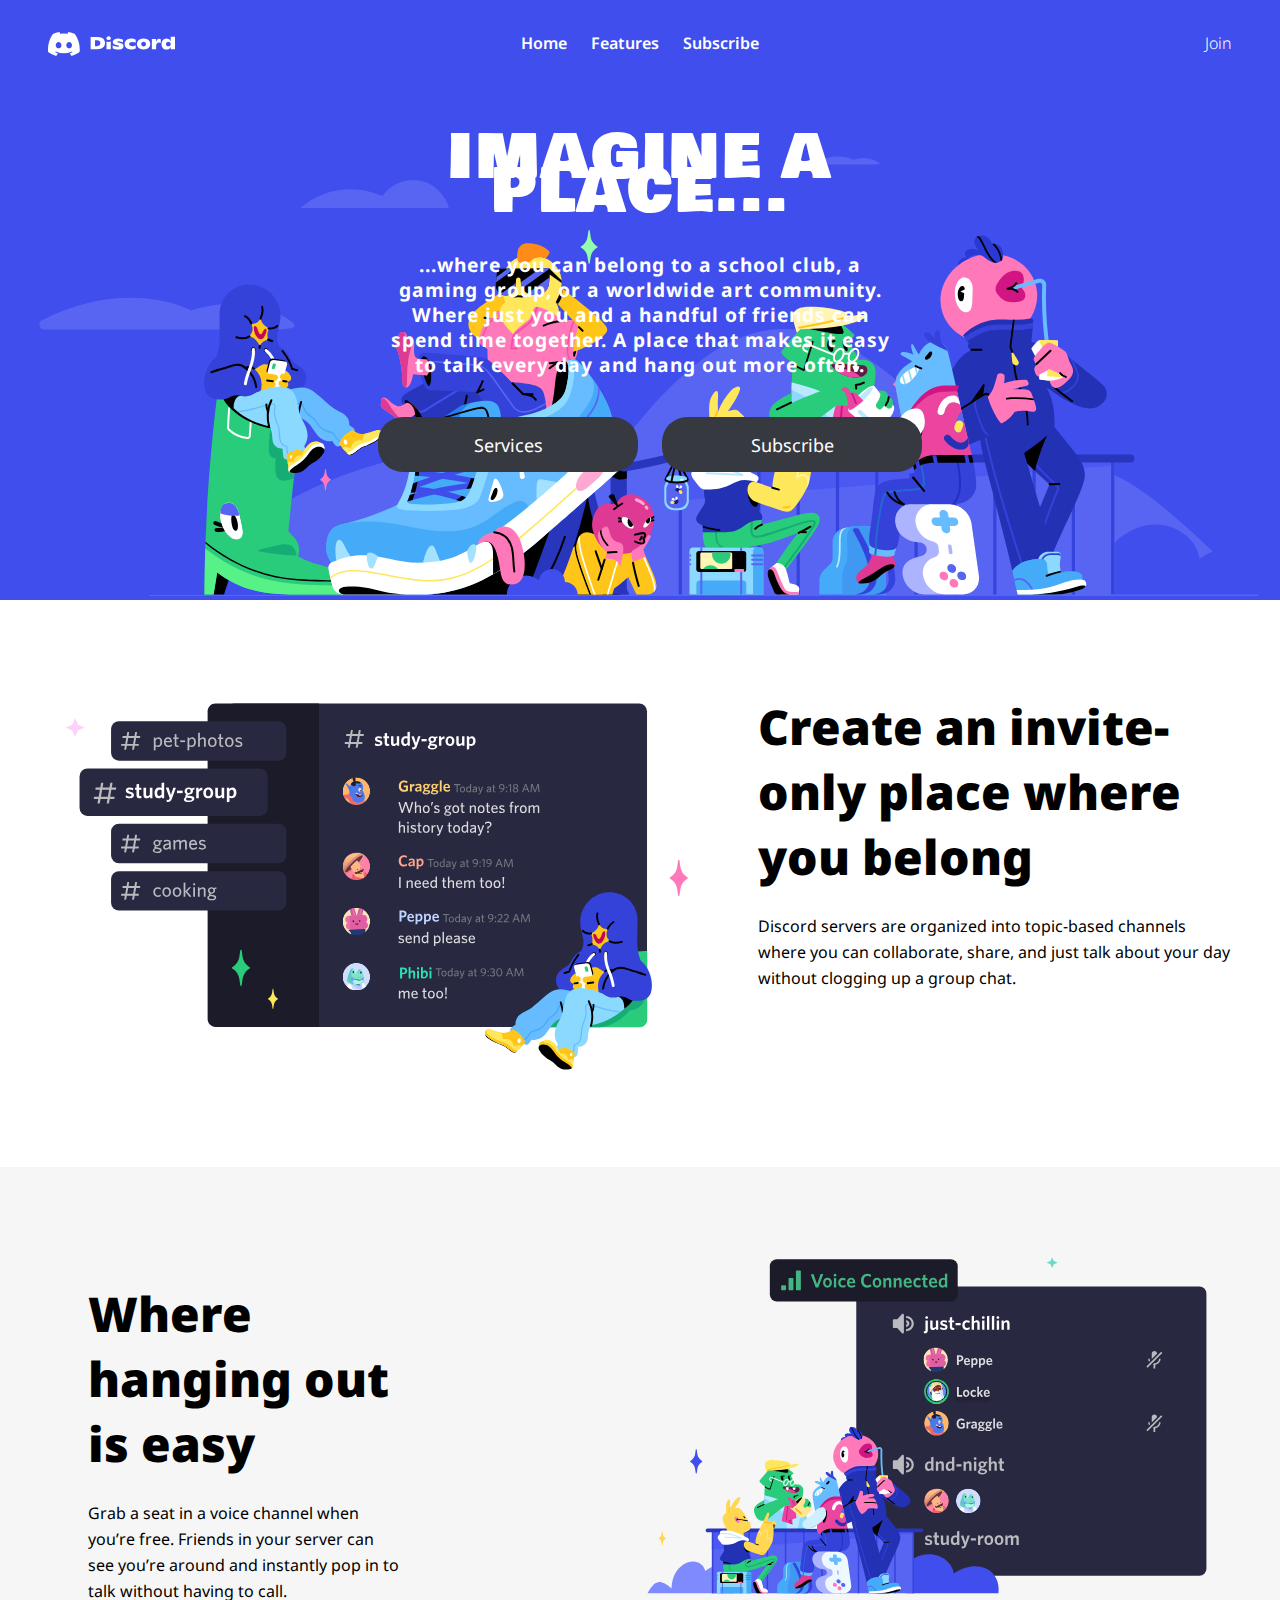
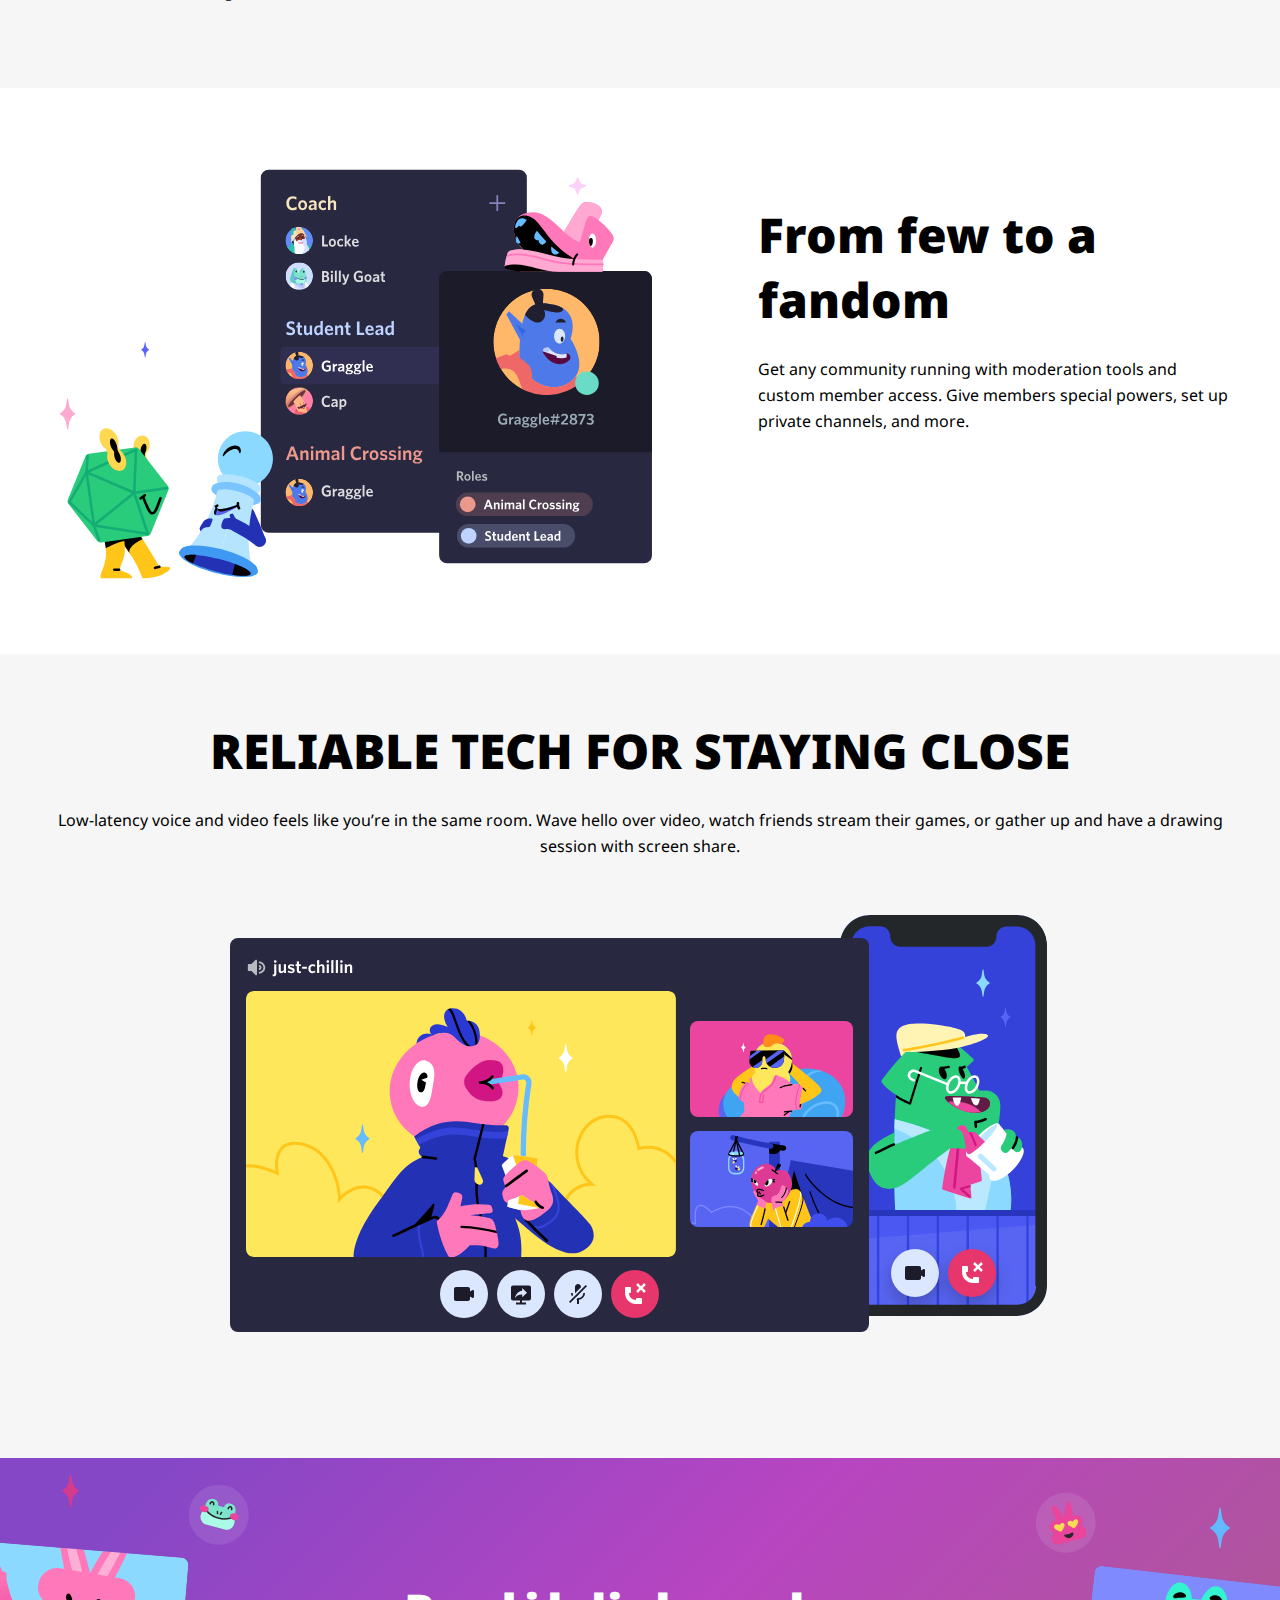
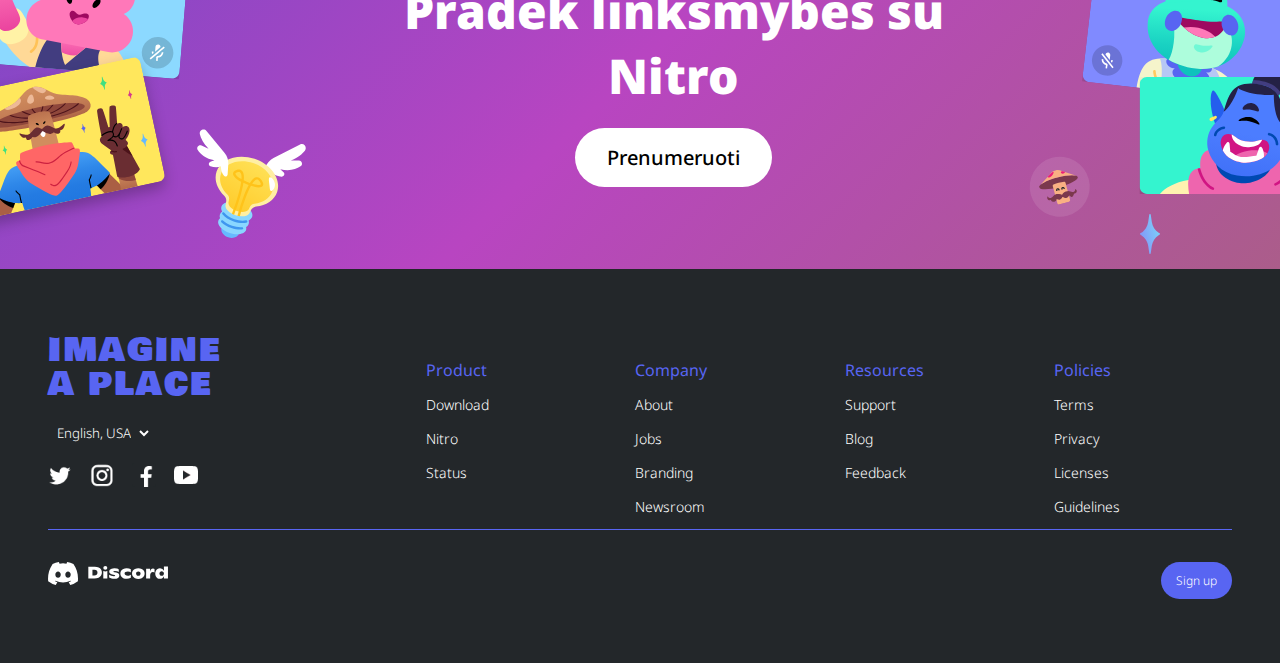
==== commit ab08c757: "Merge pull request #21 from aleksasdev/hero" ====
--- a/index.html
+++ b/index.html
@@ -18,11 +18,11 @@
    <main>
       <section id="hero">
          <div id="heroText">
-            <h1>Mažiau kalbų, daugiau darbų</h1>
-            <p>Padidinkite savo komandos efektyvumą pasitelkiant dirbtinio intelekto technologiją kuriant, valdant ir vertinant kasdienes profesines užduotis!</p>
+            <h1 class="slogan text-highlight-style">Imagine a place...</h1>
+            <p>...where you can belong to a school club, a gaming group, or a worldwide art community. Where just you and a handful of friends can spend time together. A place that makes it easy to talk every day and hang out more often.</p>
             <div id="buttons">
-               <button>Sužinok daugiau</button>
-               <button>Išbandyk dabar!</button>
+               <button>Services</button>
+               <button>Subscribe</button>
             </div>
          </div>
          <div id="skyImage">
@@ -41,16 +41,16 @@
                <img src="./assets/body/info1_img.svg" alt="img_info1" style="width: 100%; height: auto">
             </div>
             <div class="text">
-               <h2>Užduočių organizavimas paprastai</h2>
-               <p>Intuityvus Talkify dizainas bei dirbtiniu intelektu grįstas funkcionalumas leis jums kurti ir organizuoti savo darbines užduotis vos keletu mygtuko pasaudimu!</p>
+               <h2>Create an invite-only place where you belong</h2>
+               <p>Discord servers are organized into topic-based channels where you can collaborate, share, and just talk about your day without clogging up a group chat.</p>
             </div>
          </div>
       </section>
       <section id="info2" class="section-style">
          <div class="infoPart"> 
                <div class="text2">
-                  <h2>Bendraukite su visais!</h2>
-                  <p>Talkify suteikia galimybę bendrauti ne tik su jūsų kolegomis, bet ir išoriniais komandos ar įmonės partneriais!</p>
+                  <h2>Where hanging out is easy</h2>
+                  <p>Grab a seat in a voice channel when you’re free. Friends in your server can see you’re around and instantly pop in to talk without having to call.</p>
                </div>
                <div class="image2">
                   <img src="./assets/body/info2_img.svg" alt="img_info2" style="width: 100%; height: auto">
@@ -63,21 +63,20 @@
                   <img src="./assets/body/info3_img.svg" alt="img_info1" style="width: 100%; height: auto">
                </div>
                <div class="text3">
-                  <h2>Atskleiskite savo asmenybę</h2>
-                  <p>Parodykite kokie esate iš tikrųjų personalizuodami bendravimo laukus! Pasidalinkite savo hobiais, mėgstamiausiais filmais, muzika ir dar daugiau! </p>
+                  <h2>From few to a fandom</h2>
+                  <p>Get any community running with moderation tools and custom member access. Give members special powers, set up private channels, and more.</p>
                </div>
             </div>  
       </section>
       <section id="just-chillinPart" class="show active">
          <div class="chillinPart">
             <div class="chillinText">
-               <h2>TALKIFY PADARYS TAI UŽ JUS</h2>
-               <p>Unikali balso atpažinimo sistema skambučių metu leis jums redaguoti jau esamas ir sukurti naujas darbines užduotis - NELIEČIANT KLAVIATŪROS!</p>
+               <h2>RELIABLE TECH FOR STAYING CLOSE</h2>
+               <p>Low-latency voice and video feels like you’re in the same room. Wave hello over video, watch friends stream their games, or gather up and have a drawing session with screen share.</p>
             </div>
             <div class="chillinImage">
                <img src="./assets/just_chillin.svg" style="width: 100%; height: auto" alt="chill">
             </div>
-            <h2 class="textStars">Pasiruošę pradėti?</h2>
          </div>
       </section>
       <section id="subscribePart">
@@ -85,8 +84,8 @@
             <img src="./assets/body/subscribe_img1.svg" style="width: 100%; height: auto" alt="subscribeImage1">
          </div>
          <div class="textBox">
-            <h2>Pradėk linksmybes su Talkify</h2>
-            <a href="./subscribe.html" class="btn">Registruotis</a>
+            <h2>Pradėk linksmybes su Nitro</h2>
+            <a href="./subscribe.html" class="btn">Prenumeruoti</a>
             <!--<button class="btn">Prenumeruoti</button>-->
          </div>
          <div>
@@ -98,11 +97,11 @@
    <footer class="section-style">
       <div class="upperFooterWrap">
          <div class="firstColumnWrap">
-            <p class="slogan text-highlight-style">TALKIFY EFFECTIVE WORDS</p>
+            <p class="slogan text-highlight-style">IMAGINE A PLACE</p>
             <select class = "languages" name="languages" id="languages">
                <option value="englishUSA">
                   English, USA</option>
-               <option class = "option" value="lithuanian" selected>Lietuviškai</option>
+               <option class = "option" value="lithuanian">Lietuviškai</option>
             </select>                   
             <div class="socialWrap">
                <a href="https://twitter.com/"><img src="./assets/twitter.png" alt="Wwitter icon"></a>
@@ -113,43 +112,44 @@
          </div>
          <div class="wrapOfLists">
             <div class="columnWrap">
-               <p class="footerGroupName">Talkify</p>
+               <p class="footerGroupName">Product</p>
                <ul>
-                  <li><a href="./features.html">Privalumai</a></li>
-                  <li><a href="./features.html">Planai</a></li>
-                  <li><a href="./subscribe.html">Registracija</a></li>
+                  <li><a href="">Download</a></li>
+                  <li><a href="">Nitro</a></li>
+                  <li><a href="">Status</a></li>
                </ul>
             </div>
             <div class="columnWrap">
-               <p class="footerGroupName">Apie mus</p>
+               <p class="footerGroupName">Company</p>
                <ul>
-                  <li><a href="">Įmonė</a></li>
-                  <li><a href="">Karjera</a></li>
-                  <li><a href="">Spaudai</a></li>
+                  <li><a href="">About</a></li>
+                  <li><a href="">Jobs</a></li>
+                  <li><a href="">Branding</a></li>
+                  <li><a href="">Newsroom</a></li>
                </ul>
             </div>
             <div class="columnWrap">
-               <p class="footerGroupName">Šaltiniai</p>
+               <p class="footerGroupName">Resources</p>
                <ul>
-                  <li><a href="">Klientų aptarnavimas</a></li>
-                  <li><a href="">Tinklaraštis</a></li>
-                  <li><a href="">Atsiliepimai</a></li>
+                  <li><a href="">Support</a></li>
+                  <li><a href="">Blog</a></li>
+                  <li><a href="">Feedback</a></li>
                </ul>
             </div>
             <div class="columnWrap">
-               <p class="footerGroupName">Dokumentai</p>
+               <p class="footerGroupName">Policies</p>
                <ul>
-                  <li><a href="">Terms of Service</a></li>
-                  <li><a href="">Privacy Policy</a></li>
+                  <li><a href="">Terms</a></li>
+                  <li><a href="">Privacy</a></li>
                   <li><a href="">Licenses</a></li>
+                  <li><a href="">Guidelines</a></li>
                </ul>
             </div>
          </div>
       </div>
-
       <div class="lowerFooterWrap">
-         <a href="index.html"><img class = "footerLogo" src="./assets/logo.png" alt=""></a>
-         <a href="./subscribe.html"><button class="signUp">Registruotis</button></a> 
+         <a href="index.html"><img class = "footerLogo" src="./assets/header/logo_tint.svg" alt=""></a>
+         <a href="./subscribe.html"><button class="signUp">Sign up</button></a> 
       </div>
    </footer>
 </body>
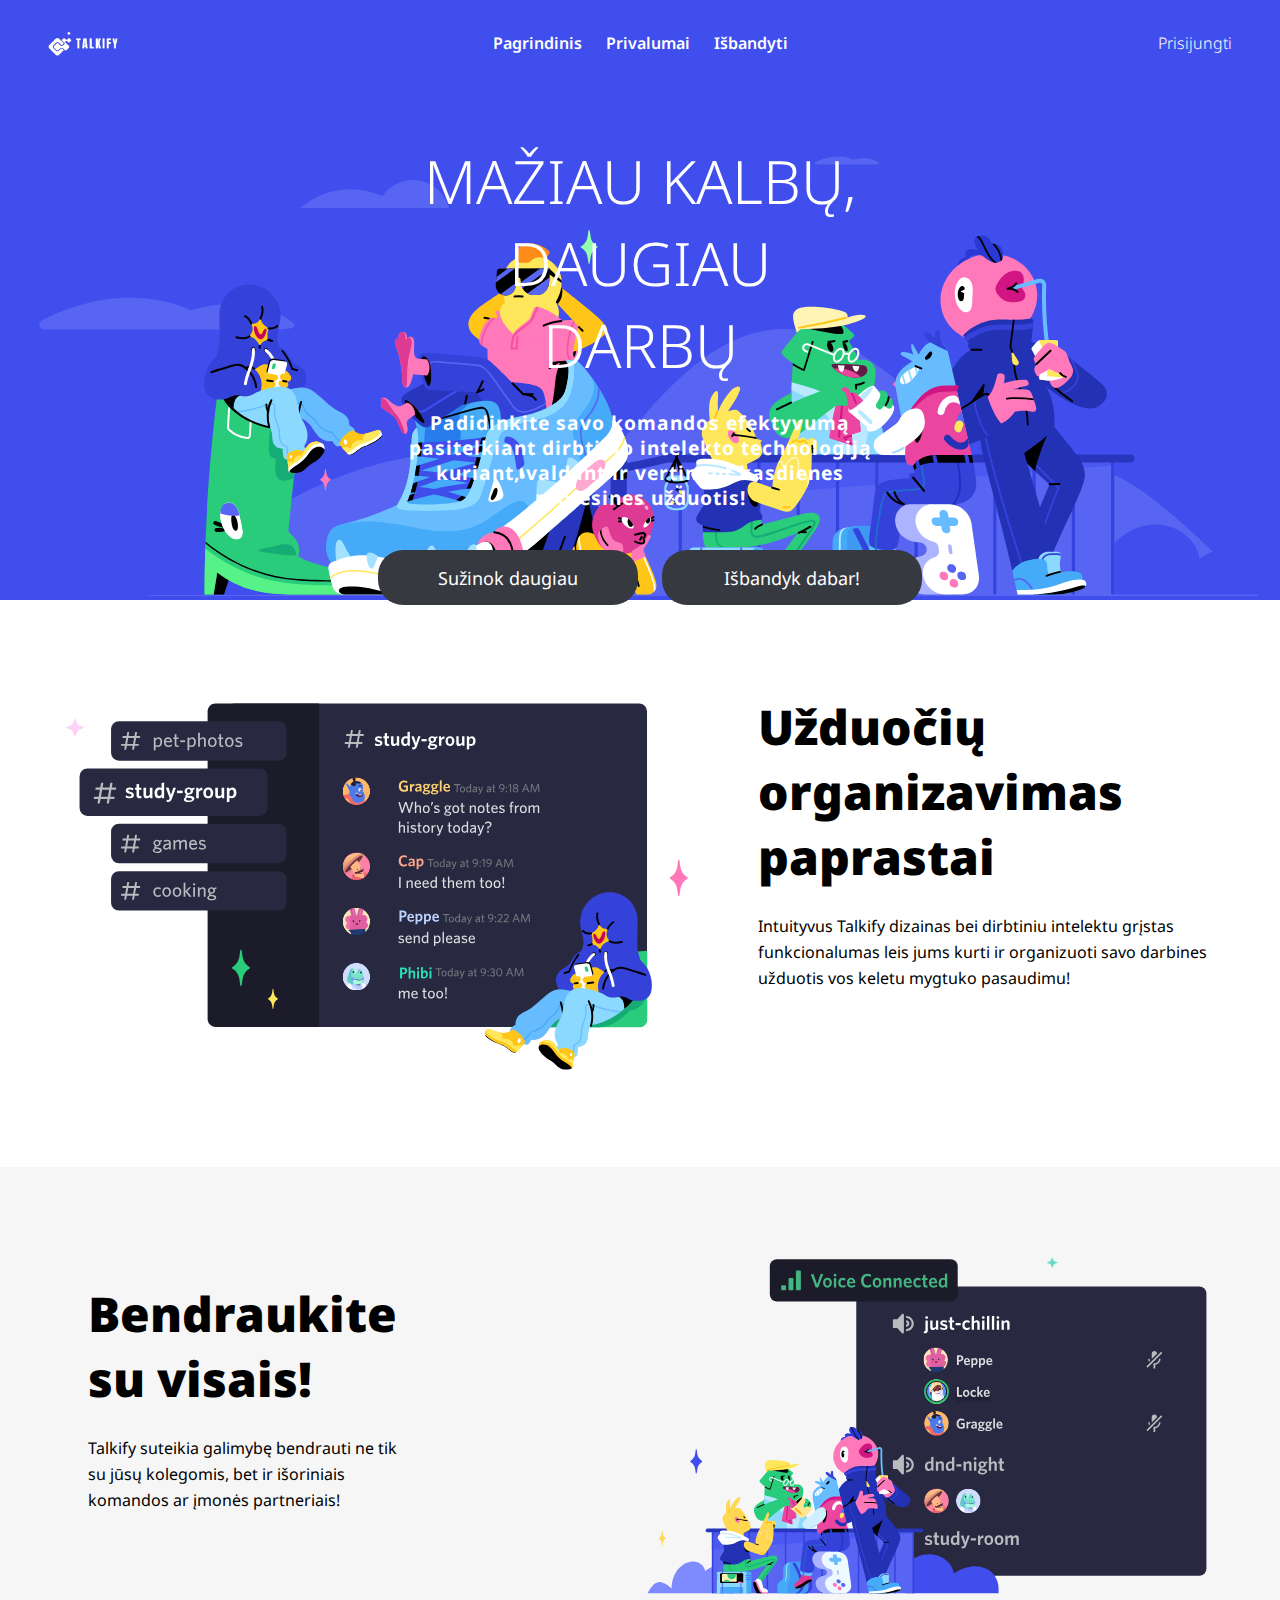
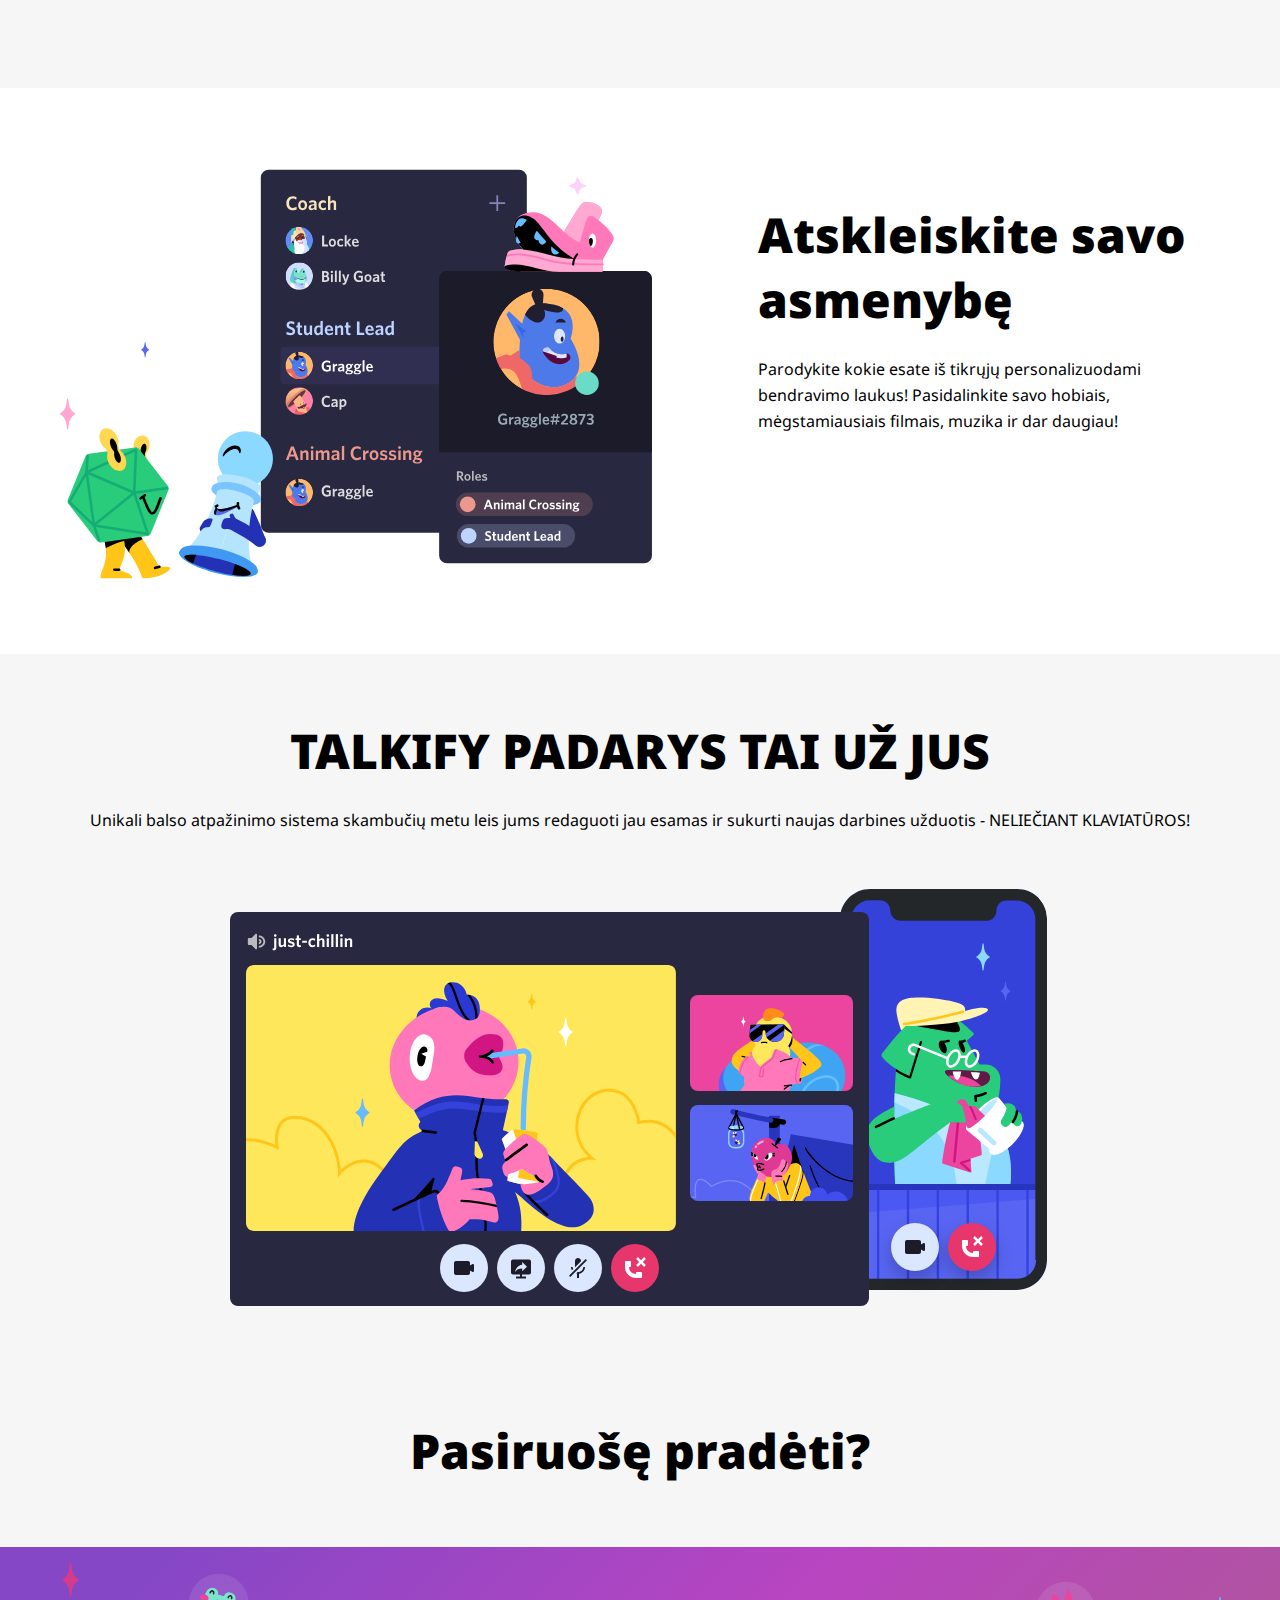
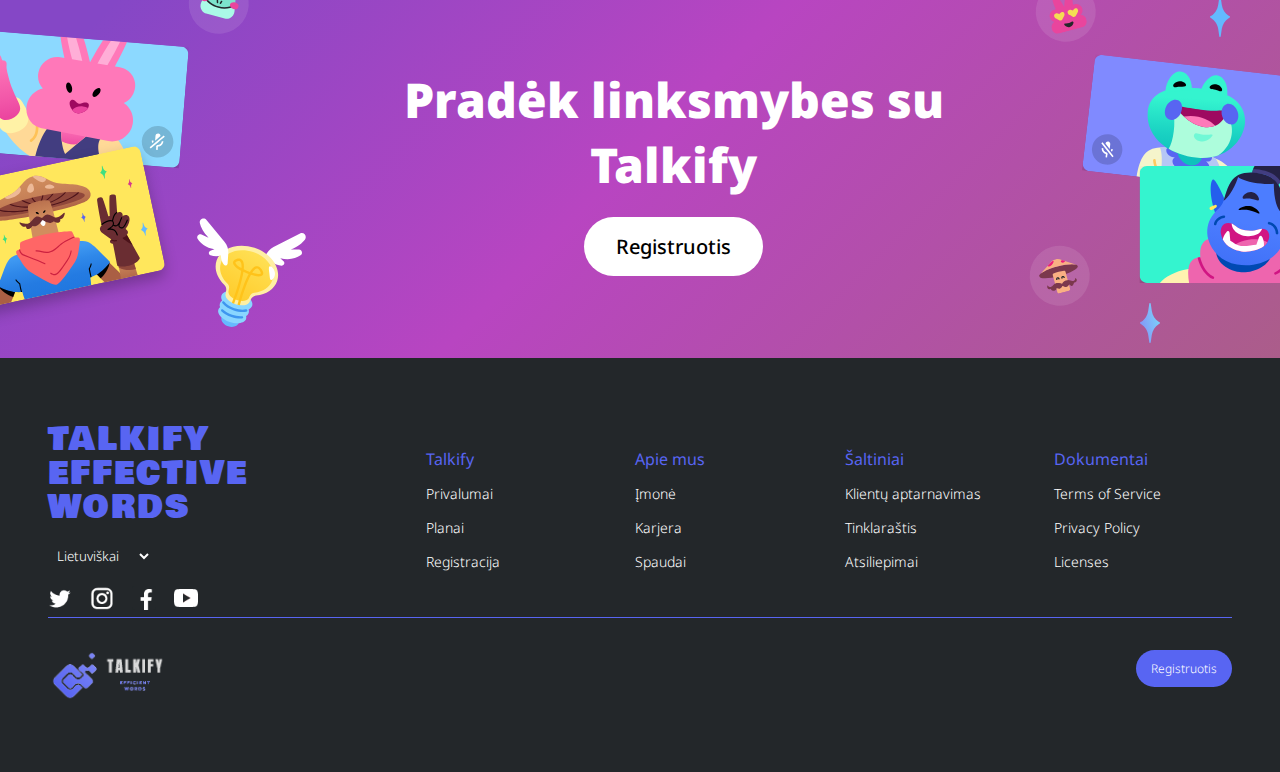
==== commit 8f7159c2: "Merge pull request #25 from aleksasdev/development" ====
--- a/index.html
+++ b/index.html
@@ -18,11 +18,11 @@
    <main>
       <section id="hero">
          <div id="heroText">
-            <h1 class="slogan text-highlight-style">Imagine a place...</h1>
-            <p>...where you can belong to a school club, a gaming group, or a worldwide art community. Where just you and a handful of friends can spend time together. A place that makes it easy to talk every day and hang out more often.</p>
+            <h1>Mažiau kalbų, daugiau darbų</h1>
+            <p>Padidinkite savo komandos efektyvumą pasitelkiant dirbtinio intelekto technologiją kuriant, valdant ir vertinant kasdienes profesines užduotis!</p>
             <div id="buttons">
-               <button>Services</button>
-               <button>Subscribe</button>
+               <button>Sužinok daugiau</button>
+               <button>Išbandyk dabar!</button>
             </div>
          </div>
          <div id="skyImage">
@@ -41,16 +41,16 @@
                <img src="./assets/body/info1_img.svg" alt="img_info1" style="width: 100%; height: auto">
             </div>
             <div class="text">
-               <h2>Create an invite-only place where you belong</h2>
-               <p>Discord servers are organized into topic-based channels where you can collaborate, share, and just talk about your day without clogging up a group chat.</p>
+               <h2>Užduočių organizavimas paprastai</h2>
+               <p>Intuityvus Talkify dizainas bei dirbtiniu intelektu grįstas funkcionalumas leis jums kurti ir organizuoti savo darbines užduotis vos keletu mygtuko pasaudimu!</p>
             </div>
          </div>
       </section>
       <section id="info2" class="section-style">
          <div class="infoPart"> 
                <div class="text2">
-                  <h2>Where hanging out is easy</h2>
-                  <p>Grab a seat in a voice channel when you’re free. Friends in your server can see you’re around and instantly pop in to talk without having to call.</p>
+                  <h2>Bendraukite su visais!</h2>
+                  <p>Talkify suteikia galimybę bendrauti ne tik su jūsų kolegomis, bet ir išoriniais komandos ar įmonės partneriais!</p>
                </div>
                <div class="image2">
                   <img src="./assets/body/info2_img.svg" alt="img_info2" style="width: 100%; height: auto">
@@ -63,20 +63,21 @@
                   <img src="./assets/body/info3_img.svg" alt="img_info1" style="width: 100%; height: auto">
                </div>
                <div class="text3">
-                  <h2>From few to a fandom</h2>
-                  <p>Get any community running with moderation tools and custom member access. Give members special powers, set up private channels, and more.</p>
+                  <h2>Atskleiskite savo asmenybę</h2>
+                  <p>Parodykite kokie esate iš tikrųjų personalizuodami bendravimo laukus! Pasidalinkite savo hobiais, mėgstamiausiais filmais, muzika ir dar daugiau! </p>
                </div>
             </div>  
       </section>
       <section id="just-chillinPart" class="show active">
          <div class="chillinPart">
             <div class="chillinText">
-               <h2>RELIABLE TECH FOR STAYING CLOSE</h2>
-               <p>Low-latency voice and video feels like you’re in the same room. Wave hello over video, watch friends stream their games, or gather up and have a drawing session with screen share.</p>
+               <h2>TALKIFY PADARYS TAI UŽ JUS</h2>
+               <p>Unikali balso atpažinimo sistema skambučių metu leis jums redaguoti jau esamas ir sukurti naujas darbines užduotis - NELIEČIANT KLAVIATŪROS!</p>
             </div>
             <div class="chillinImage">
                <img src="./assets/just_chillin.svg" style="width: 100%; height: auto" alt="chill">
             </div>
+            <h2 class="textStars">Pasiruošę pradėti?</h2>
          </div>
       </section>
       <section id="subscribePart">
@@ -84,8 +85,8 @@
             <img src="./assets/body/subscribe_img1.svg" style="width: 100%; height: auto" alt="subscribeImage1">
          </div>
          <div class="textBox">
-            <h2>Pradėk linksmybes su Nitro</h2>
-            <a href="./subscribe.html" class="btn">Prenumeruoti</a>
+            <h2>Pradėk linksmybes su Talkify</h2>
+            <a href="./subscribe.html" class="btn">Registruotis</a>
             <!--<button class="btn">Prenumeruoti</button>-->
          </div>
          <div>
@@ -97,11 +98,11 @@
    <footer class="section-style">
       <div class="upperFooterWrap">
          <div class="firstColumnWrap">
-            <p class="slogan text-highlight-style">IMAGINE A PLACE</p>
+            <p class="slogan text-highlight-style">TALKIFY EFFECTIVE WORDS</p>
             <select class = "languages" name="languages" id="languages">
                <option value="englishUSA">
                   English, USA</option>
-               <option class = "option" value="lithuanian">Lietuviškai</option>
+               <option class = "option" value="lithuanian" selected>Lietuviškai</option>
             </select>                   
             <div class="socialWrap">
                <a href="https://twitter.com/"><img src="./assets/twitter.png" alt="Wwitter icon"></a>
@@ -112,44 +113,43 @@
          </div>
          <div class="wrapOfLists">
             <div class="columnWrap">
-               <p class="footerGroupName">Product</p>
+               <p class="footerGroupName">Talkify</p>
                <ul>
-                  <li><a href="">Download</a></li>
-                  <li><a href="">Nitro</a></li>
-                  <li><a href="">Status</a></li>
+                  <li><a href="./features.html">Privalumai</a></li>
+                  <li><a href="./features.html">Planai</a></li>
+                  <li><a href="./subscribe.html">Registracija</a></li>
                </ul>
             </div>
             <div class="columnWrap">
-               <p class="footerGroupName">Company</p>
+               <p class="footerGroupName">Apie mus</p>
                <ul>
-                  <li><a href="">About</a></li>
-                  <li><a href="">Jobs</a></li>
-                  <li><a href="">Branding</a></li>
-                  <li><a href="">Newsroom</a></li>
+                  <li><a href="">Įmonė</a></li>
+                  <li><a href="">Karjera</a></li>
+                  <li><a href="">Spaudai</a></li>
                </ul>
             </div>
             <div class="columnWrap">
-               <p class="footerGroupName">Resources</p>
+               <p class="footerGroupName">Šaltiniai</p>
                <ul>
-                  <li><a href="">Support</a></li>
-                  <li><a href="">Blog</a></li>
-                  <li><a href="">Feedback</a></li>
+                  <li><a href="">Klientų aptarnavimas</a></li>
+                  <li><a href="">Tinklaraštis</a></li>
+                  <li><a href="">Atsiliepimai</a></li>
                </ul>
             </div>
             <div class="columnWrap">
-               <p class="footerGroupName">Policies</p>
+               <p class="footerGroupName">Dokumentai</p>
                <ul>
-                  <li><a href="">Terms</a></li>
-                  <li><a href="">Privacy</a></li>
+                  <li><a href="">Terms of Service</a></li>
+                  <li><a href="">Privacy Policy</a></li>
                   <li><a href="">Licenses</a></li>
-                  <li><a href="">Guidelines</a></li>
                </ul>
             </div>
          </div>
       </div>
+
       <div class="lowerFooterWrap">
-         <a href="index.html"><img class = "footerLogo" src="./assets/header/logo_tint.svg" alt=""></a>
-         <a href="./subscribe.html"><button class="signUp">Sign up</button></a> 
+         <a href="index.html"><img class = "footerLogo" src="./assets/logo.png" alt=""></a>
+         <a href="./subscribe.html"><button class="signUp">Registruotis</button></a> 
       </div>
    </footer>
 </body>
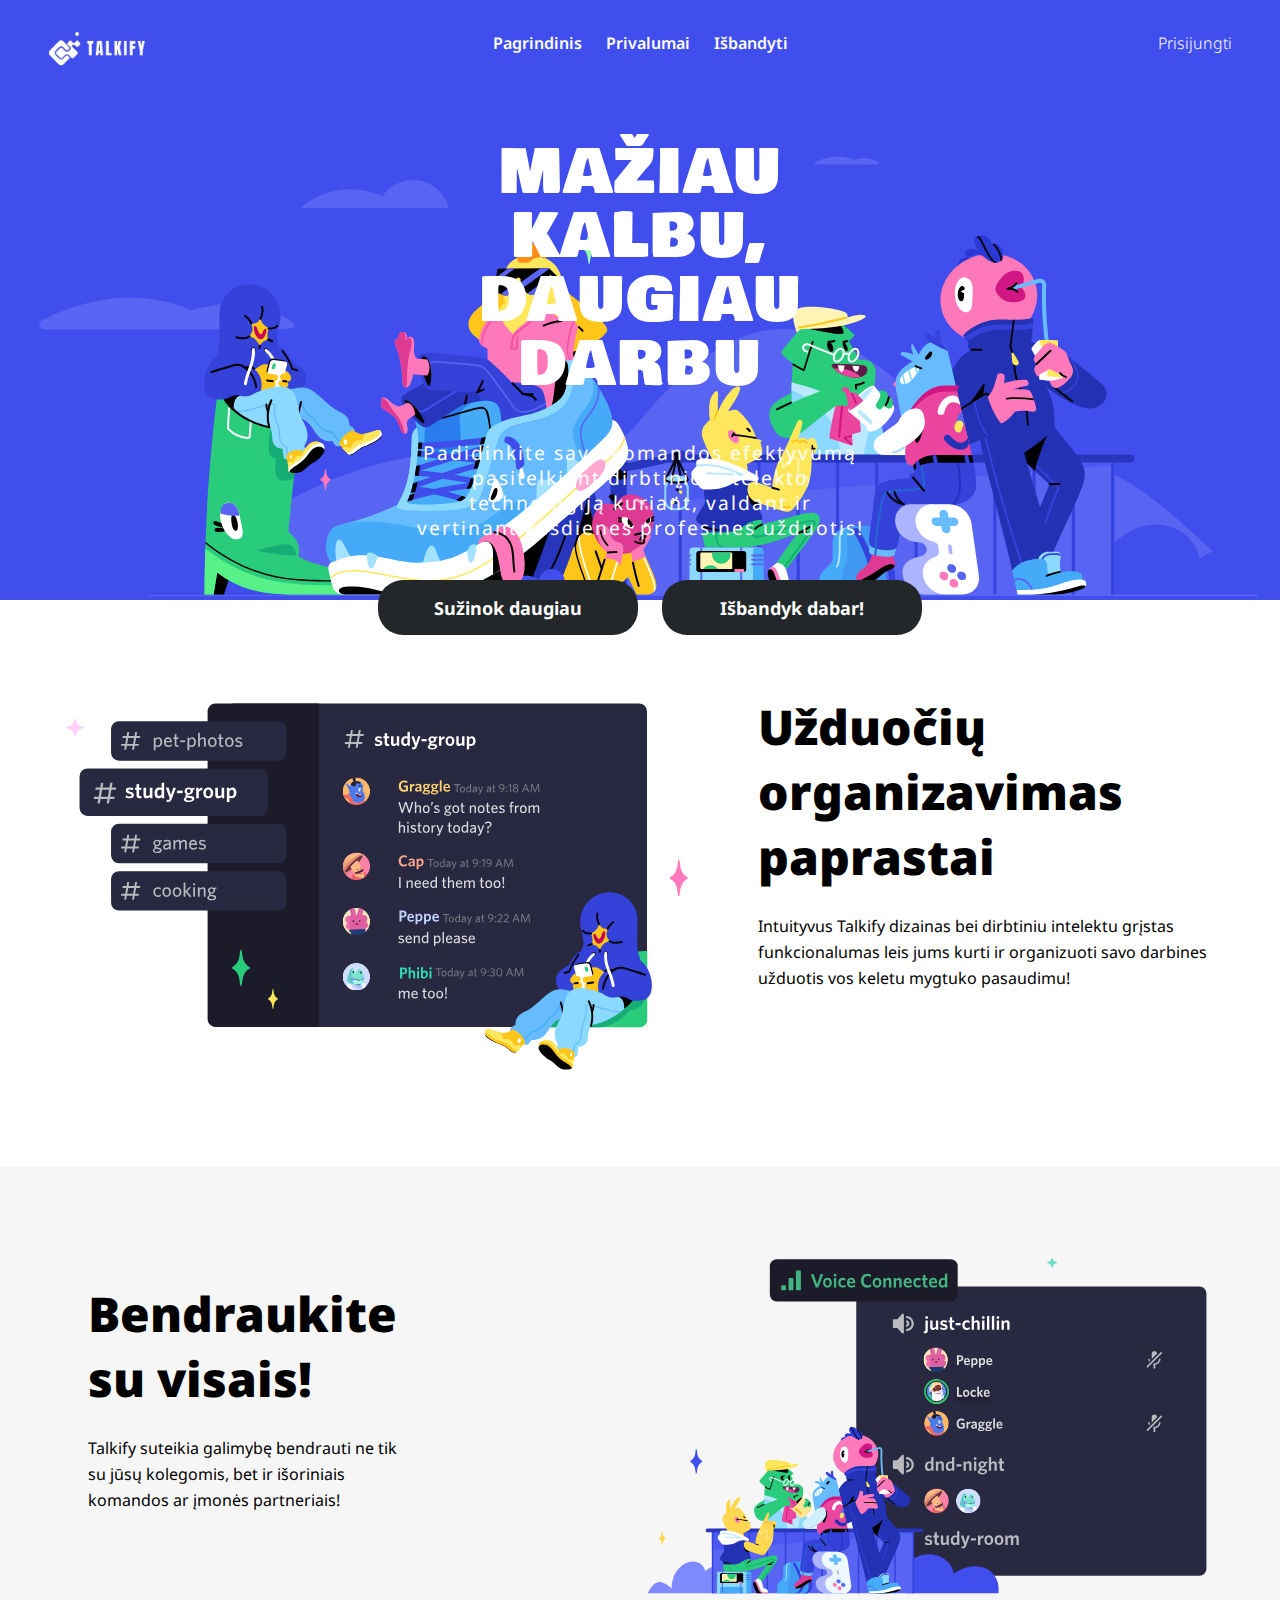
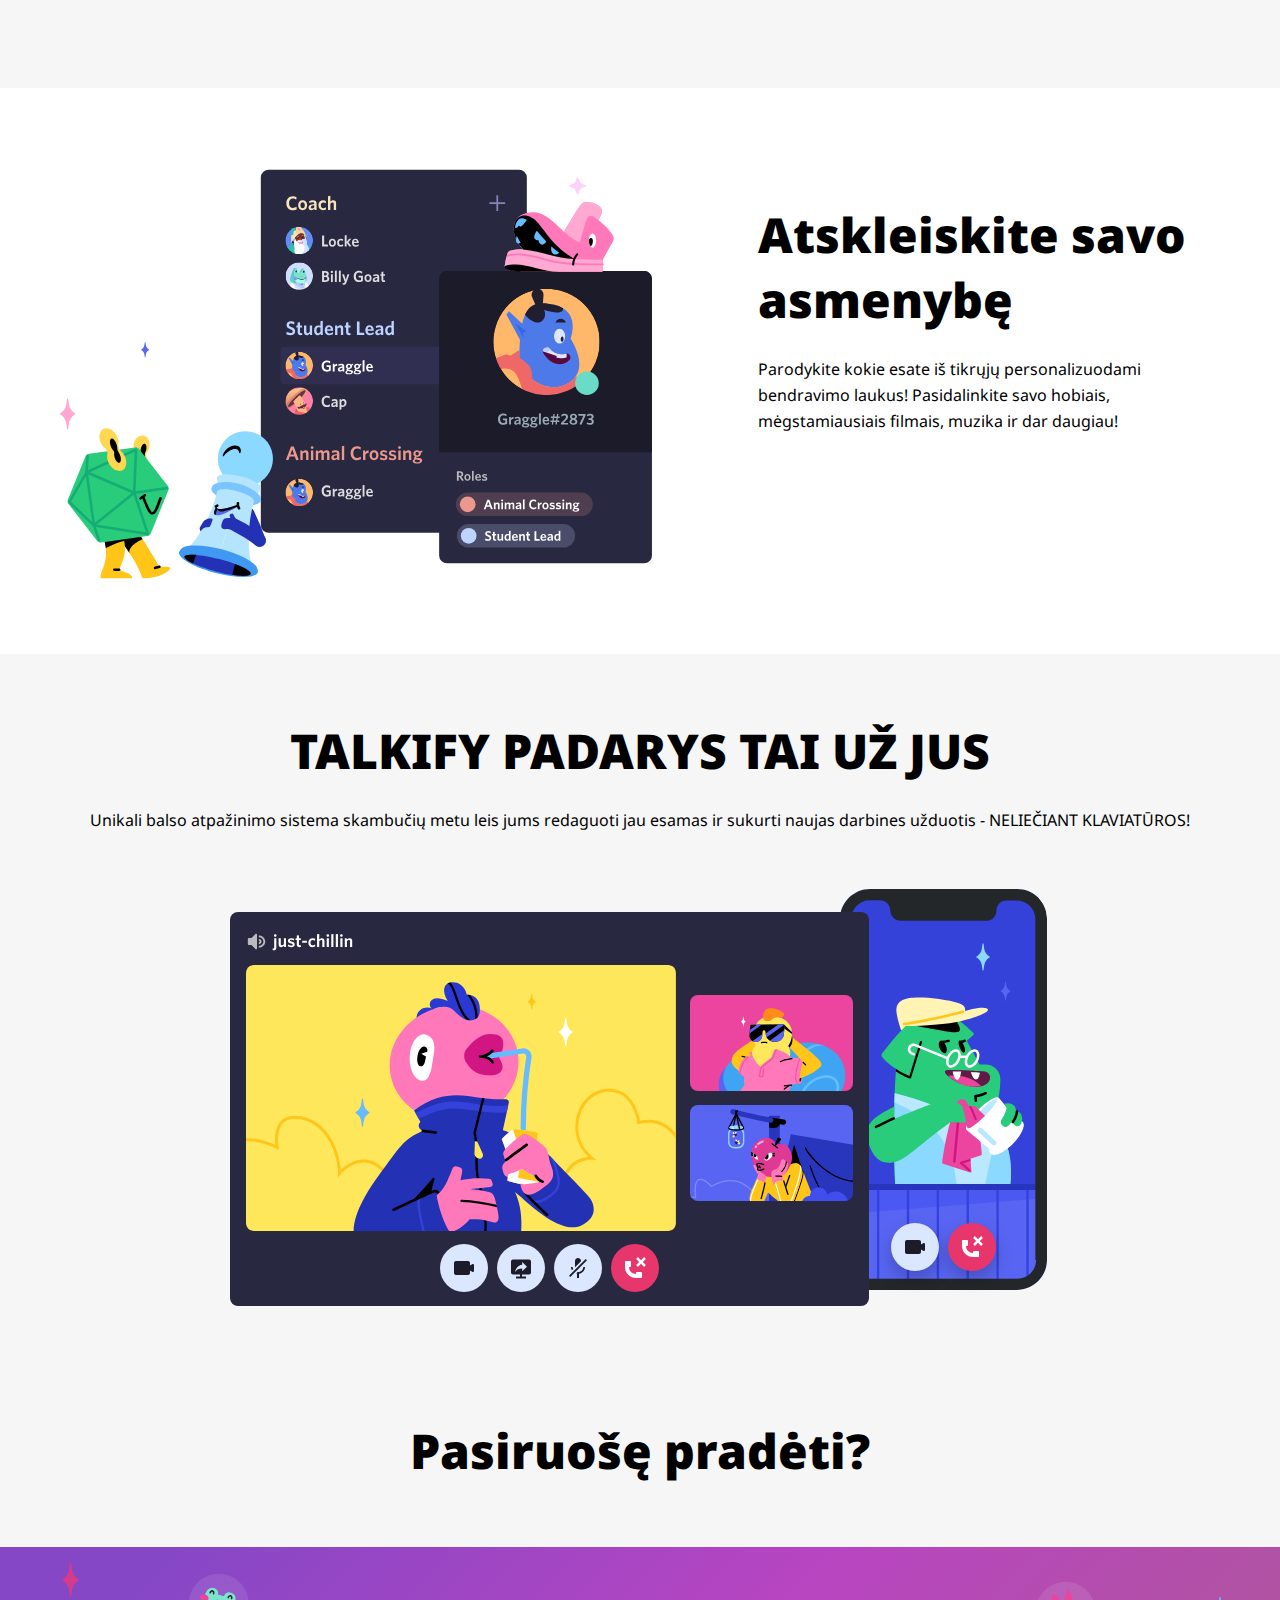
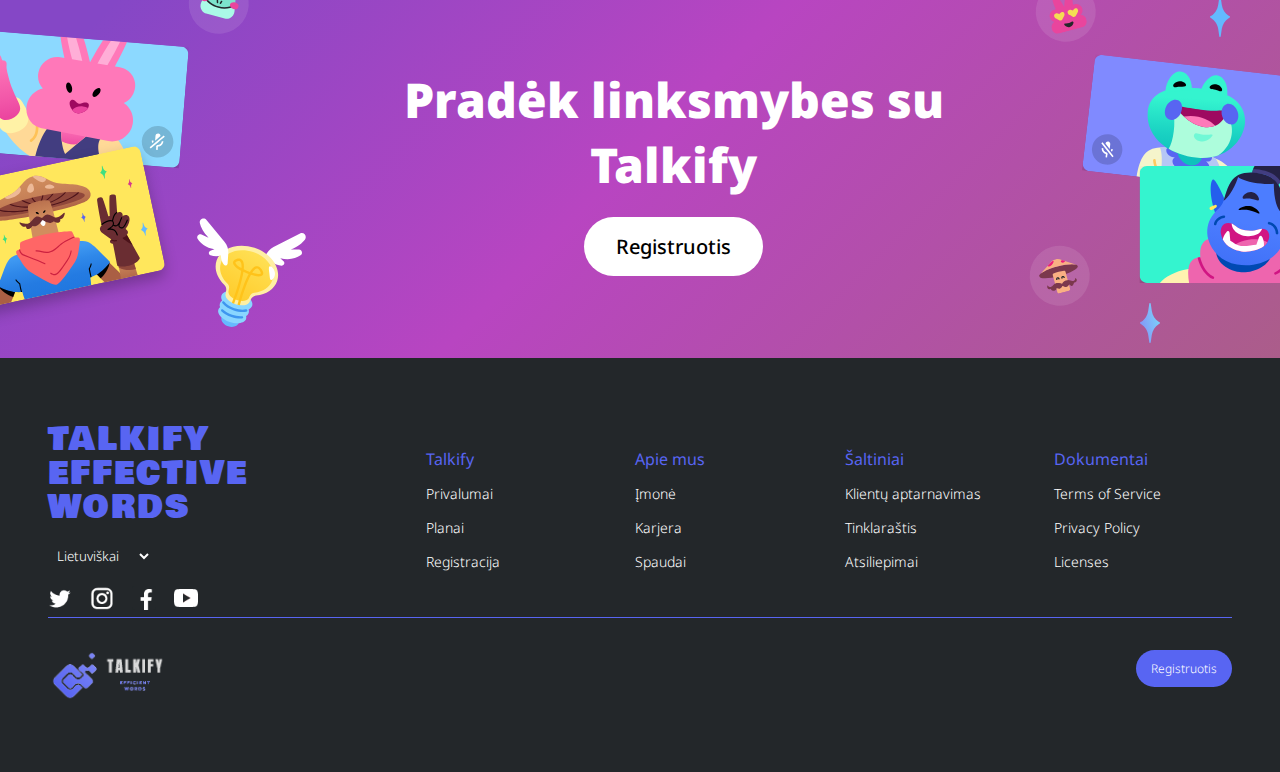
==== commit 5d49439f: "minimal in Hero styles" ====
--- a/index.html
+++ b/index.html
@@ -18,11 +18,11 @@
    <main>
       <section id="hero">
          <div id="heroText">
-            <h1>Mažiau kalbų, daugiau darbų</h1>
+            <h1 class="slogan text-highlight-style">Mažiau kalbu, daugiau darbu</h1>
             <p>Padidinkite savo komandos efektyvumą pasitelkiant dirbtinio intelekto technologiją kuriant, valdant ir vertinant kasdienes profesines užduotis!</p>
             <div id="buttons">
-               <button>Sužinok daugiau</button>
-               <button>Išbandyk dabar!</button>
+               <button><a href="./features.html">Sužinok daugiau</a> </button>
+               <button><a href="./subscribe.html">Išbandyk dabar!</a> </button>
             </div>
          </div>
          <div id="skyImage">
--- a/styles/index/hero/hero.css
+++ b/styles/index/hero/hero.css
@@ -16,18 +16,18 @@
 #heroText > h1{
     width: 35%;
     font-size: 60px;
+    line-height: 4rem;
     color: white;
     text-transform: uppercase;
     text-align: center;
 }
 #heroText > p{
-    width: 40%;
+    width: 35%;
     text-align: center;
     color: white;
     font-size: larger;
     font-family:'Noto Sans', sans-serif;
-    font-weight: 700;
-    letter-spacing: 1px;
+    letter-spacing: 2px;
     line-height: 25px;
 }
 #skyImage{
@@ -59,12 +59,20 @@
 #buttons > button{
     width: 260px;
     height: 55px;
-    background-color: #36393F;
-    color: white;
+    background-color: var(--color-secondary-shade);
     font-size: large;
     font-weight: bolder;
     border-radius: 25px;
     border: 0;
     margin-top: 40px;
     margin-left: 20px;
+}
+#buttons a{
+    text-decoration: none;
+    font-weight: bold;
+    color: white;
+}
+#buttons >button:hover{
+    color: var(--color-primary);
+    box-shadow: rgba(50, 50, 93, 0.25) 0px 13px 27px -5px, rgba(0, 0, 0, 0.3) 0px 8px 16px -8px;
 }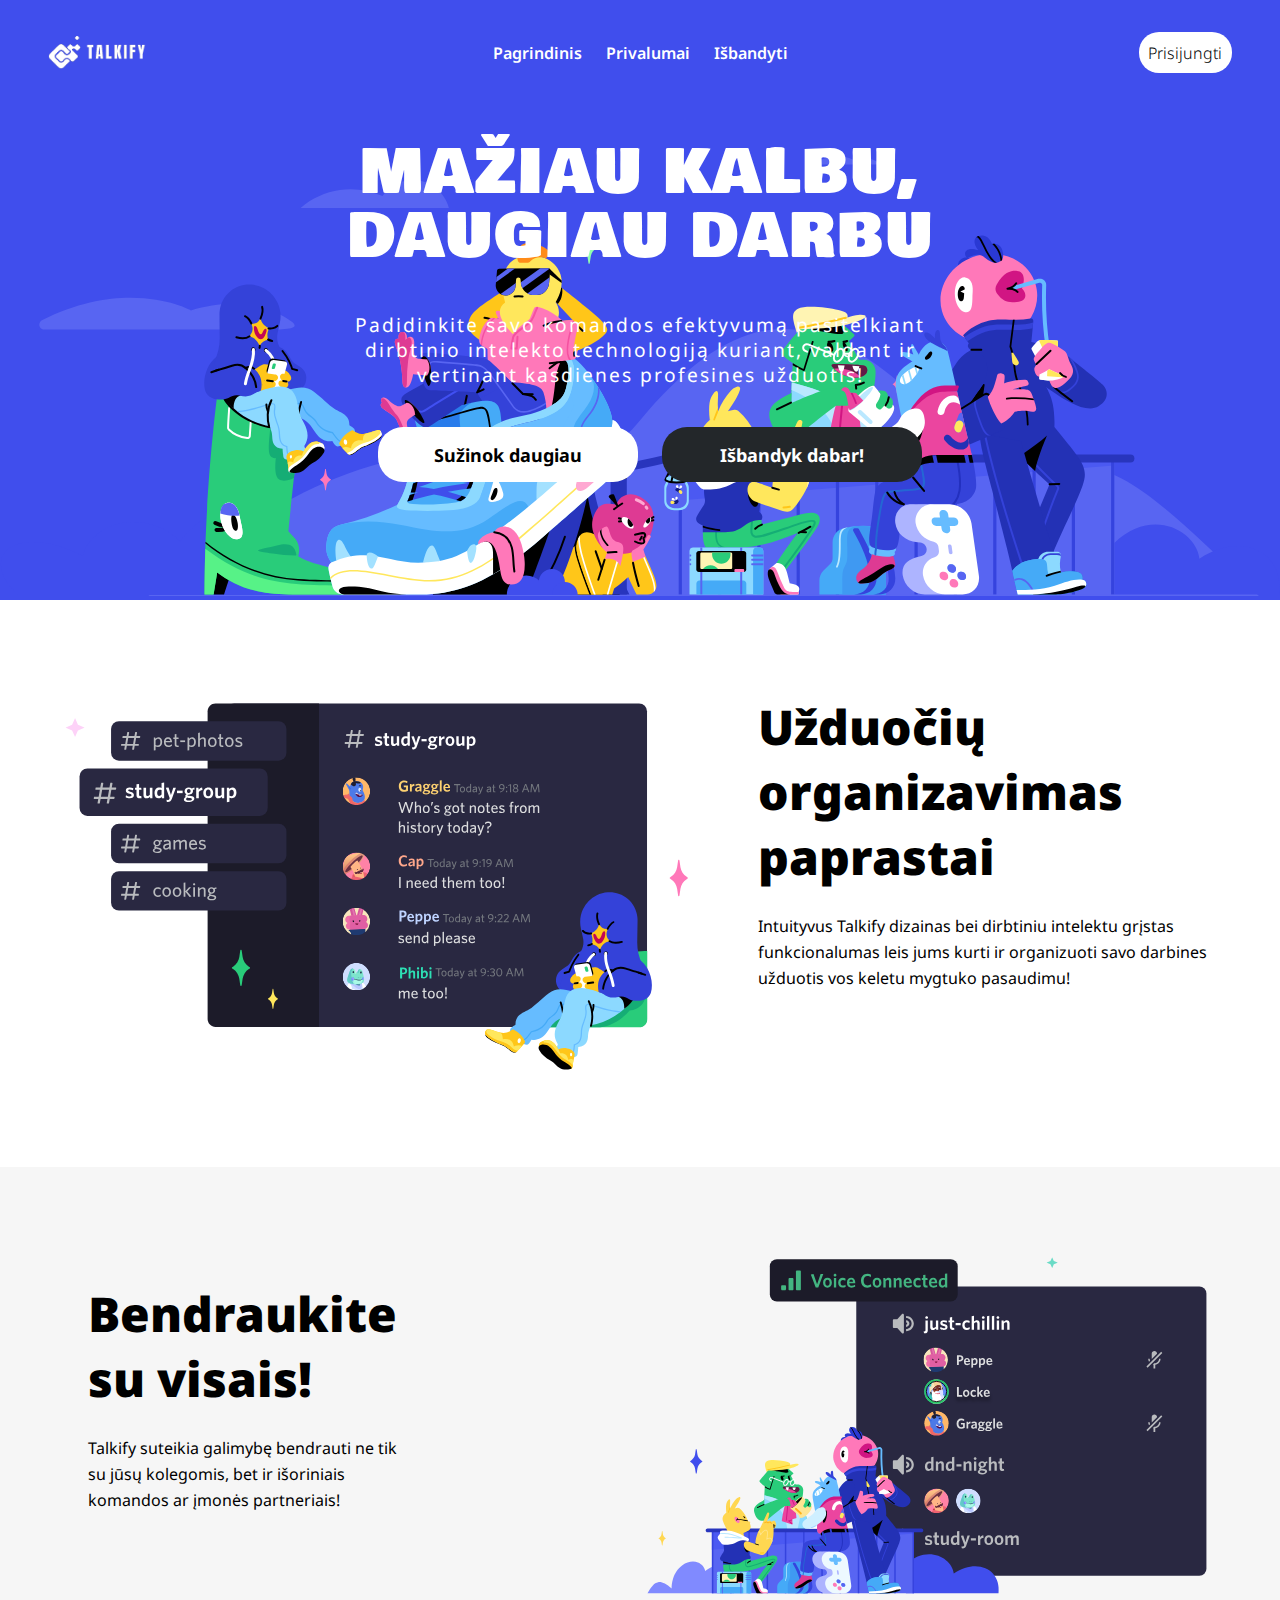
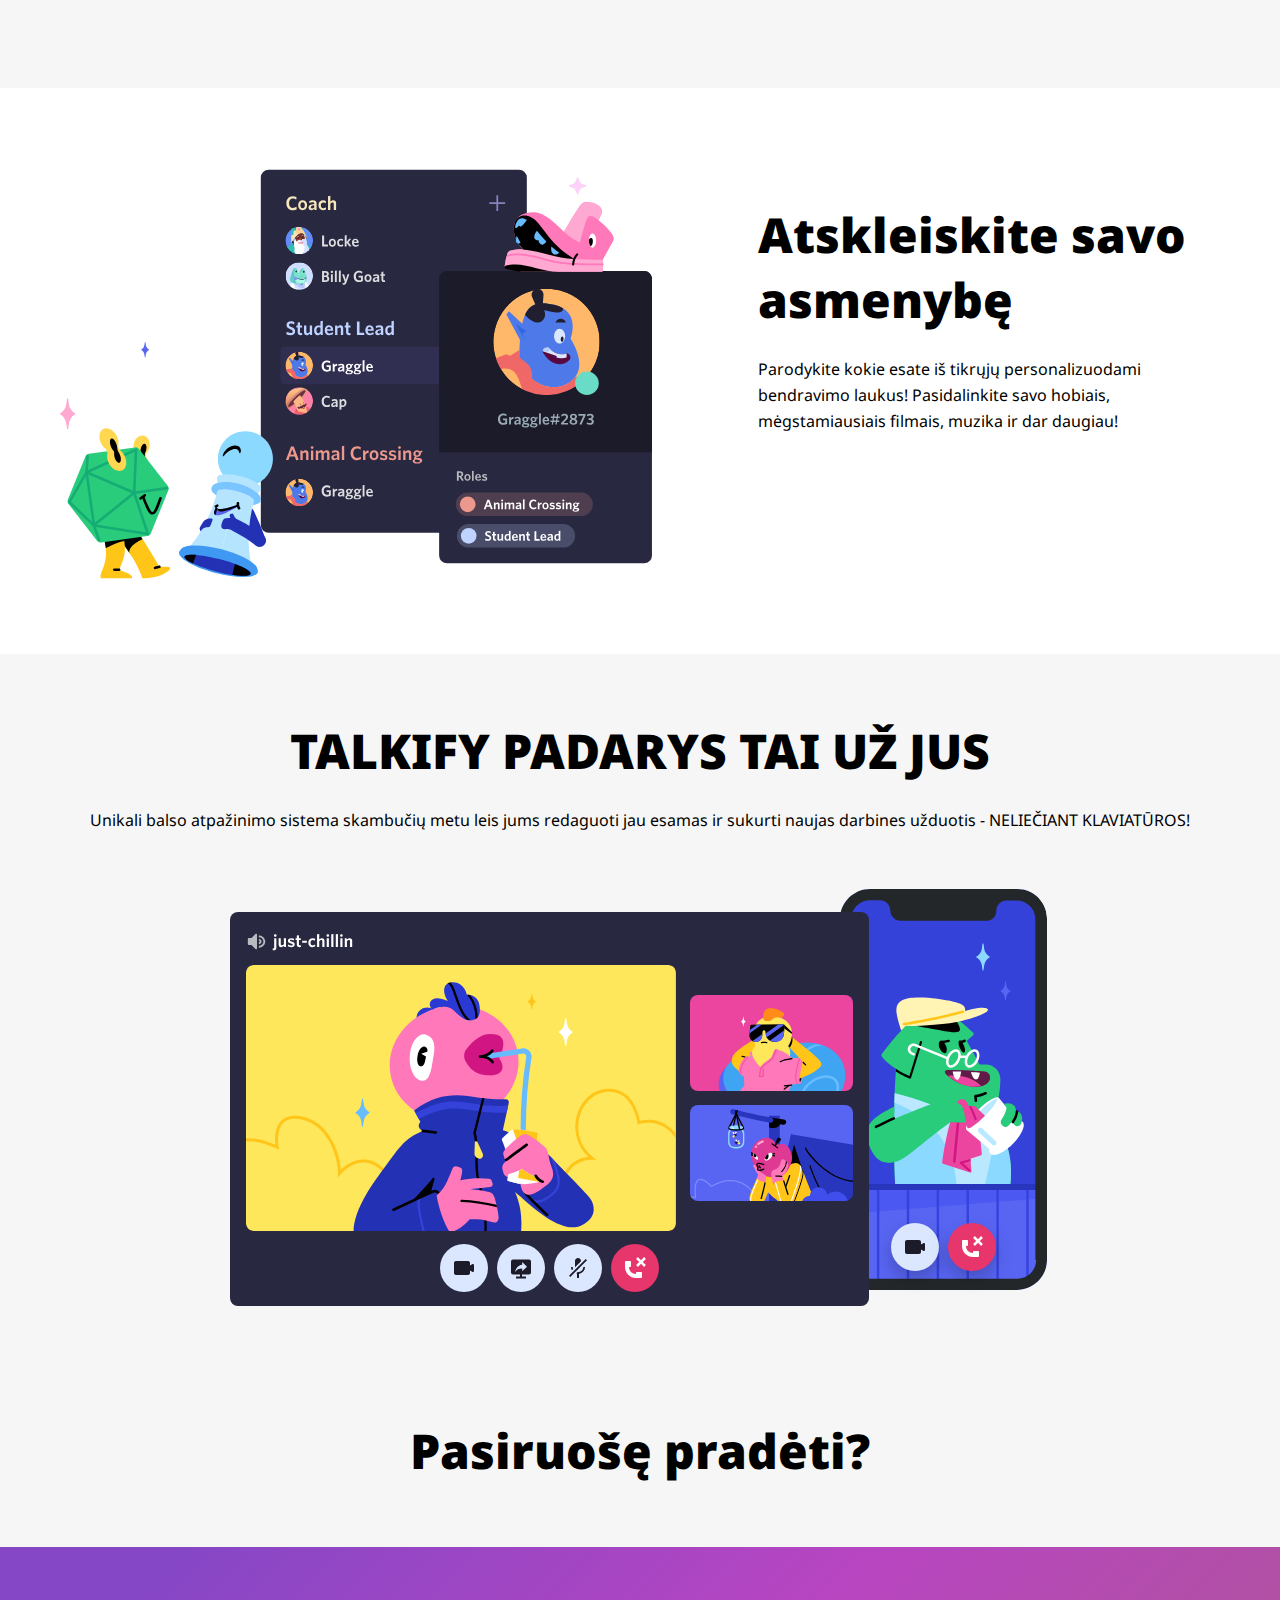
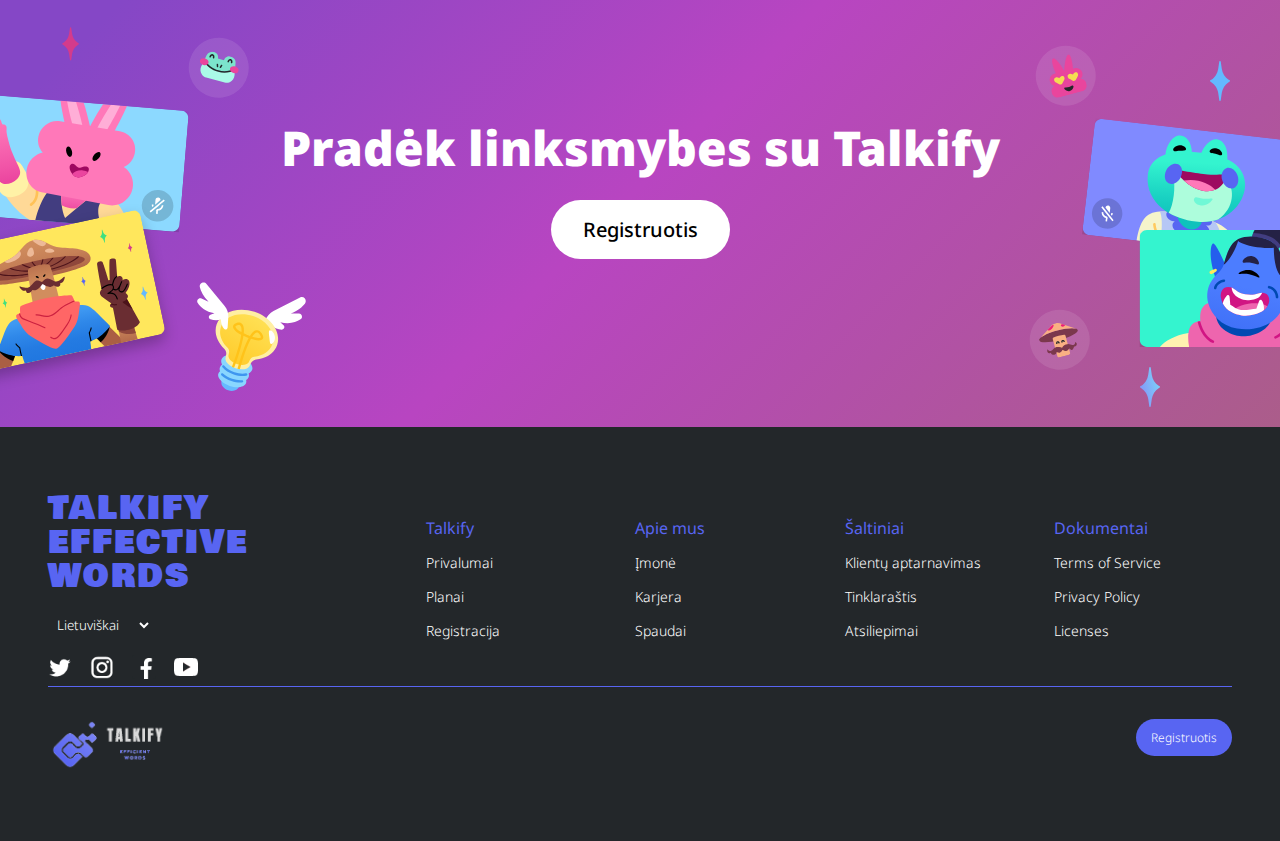
==== commit ed61c695: "fixed index page's subscribe irregularities and problems" ====
--- a/index.html
+++ b/index.html
@@ -80,8 +80,8 @@
             <h2 class="textStars">Pasiruošę pradėti?</h2>
          </div>
       </section>
-      <section id="subscribePart">
-         <div>
+      <section id="subscribePart" class="section-style">
+         <div class="sideImage left"">
             <img src="./assets/body/subscribe_img1.svg" style="width: 100%; height: auto" alt="subscribeImage1">
          </div>
          <div class="textBox">
@@ -89,7 +89,7 @@
             <a href="./subscribe.html" class="btn">Registruotis</a>
             <!--<button class="btn">Prenumeruoti</button>-->
          </div>
-         <div>
+         <div class="sideImage right">
             <img src="./assets/body/subscribe_img2.svg" style="width: 100%; height: auto" alt="subscribeImage2">
          </div>
       </section>
--- a/styles/main/common.css
+++ b/styles/main/common.css
@@ -4,6 +4,7 @@
 @import url('../index/index-body.css');
 @import url('main.css');
 @import url('../footer/footer.css');
+@import url('https://cdnjs.cloudflare.com/ajax/libs/font-awesome/4.3.0/css/font-awesome.min.css');
 
 *{
    padding: 0;
@@ -35,6 +36,9 @@
    --color-secondary-tint: #fff;
    --color-secondary-shade: #23272a;
 
+   --size-mobile: 600px;
+   --size-tablet: 1600px;
+
    --font-display: 'Noto Sans', sans-serif;
 }
 
@@ -46,6 +50,24 @@
 
 .text-highlight-style{
    font-family: 'Bowlby One SC', cursive;
+}
+
+.button-style{
+   display: flex;
+   justify-content: center;
+   align-items: center;
+   background-color: var(--color-primary);
+   padding: 0.6rem;
+   border-radius: 20px;
+   cursor: pointer;
+   z-index: 550;
+   user-select: none;
+   text-decoration: none;
+}
+.button-style:hover{
+   transition-duration: 0.7s;
+   color: var(--color-primary);
+   box-shadow: rgba(0, 0, 0, 0.35) 0px 5px 15px;
 }
 
 /* Mobile */
--- a/styles/index/hero/hero.css
+++ b/styles/index/hero/hero.css
@@ -14,7 +14,7 @@
     padding-top: 140px;
 }
 #heroText > h1{
-    width: 35%;
+    width: 50rem;
     font-size: 60px;
     line-height: 4rem;
     color: white;
@@ -22,7 +22,7 @@
     text-align: center;
 }
 #heroText > p{
-    width: 35%;
+    width: 40rem;
     text-align: center;
     color: white;
     font-size: larger;
@@ -66,6 +66,13 @@
     border: 0;
     margin-top: 40px;
     margin-left: 20px;
+    cursor: pointer;
+}
+#buttons button:nth-child(1){
+    background-color: white;
+}
+#buttons button:nth-child(1) a{
+    color: black;
 }
 #buttons a{
     text-decoration: none;
--- a/styles/index/index-body.css
+++ b/styles/index/index-body.css
@@ -76,22 +76,29 @@
 }
 
 #subscribePart{
-display:flex;
-justify-content: space-between;
-background-image: linear-gradient(135deg, #8547c6 10%, #b845c1 50%, #ab5d8a);
+    padding: var(--padding-sides);
+    display: flex;
+    position: relative;
+    height: 30rem;
+    background-image: linear-gradient(135deg, #8547c6 10%, #b845c1 50%, #ab5d8a);
 }
-
+#subscribePart .sideImage{
+    position: absolute;
+}
+#subscribePart .right{
+    right: 0;
+}
+#subscribePart .left{
+    left: 0;
+}
 .textBox{
     display: flex;
-    margin-top: 120px;
     flex-direction: column;
     align-items: center;
+    justify-content: center;
     text-align: center;
-    width: 50%;
-    padding-left: 20px;
-    padding-right: 20px;
+    width: 100%;
 }
-
 .textBox h2{
     color: white;
     padding-bottom: 20px;
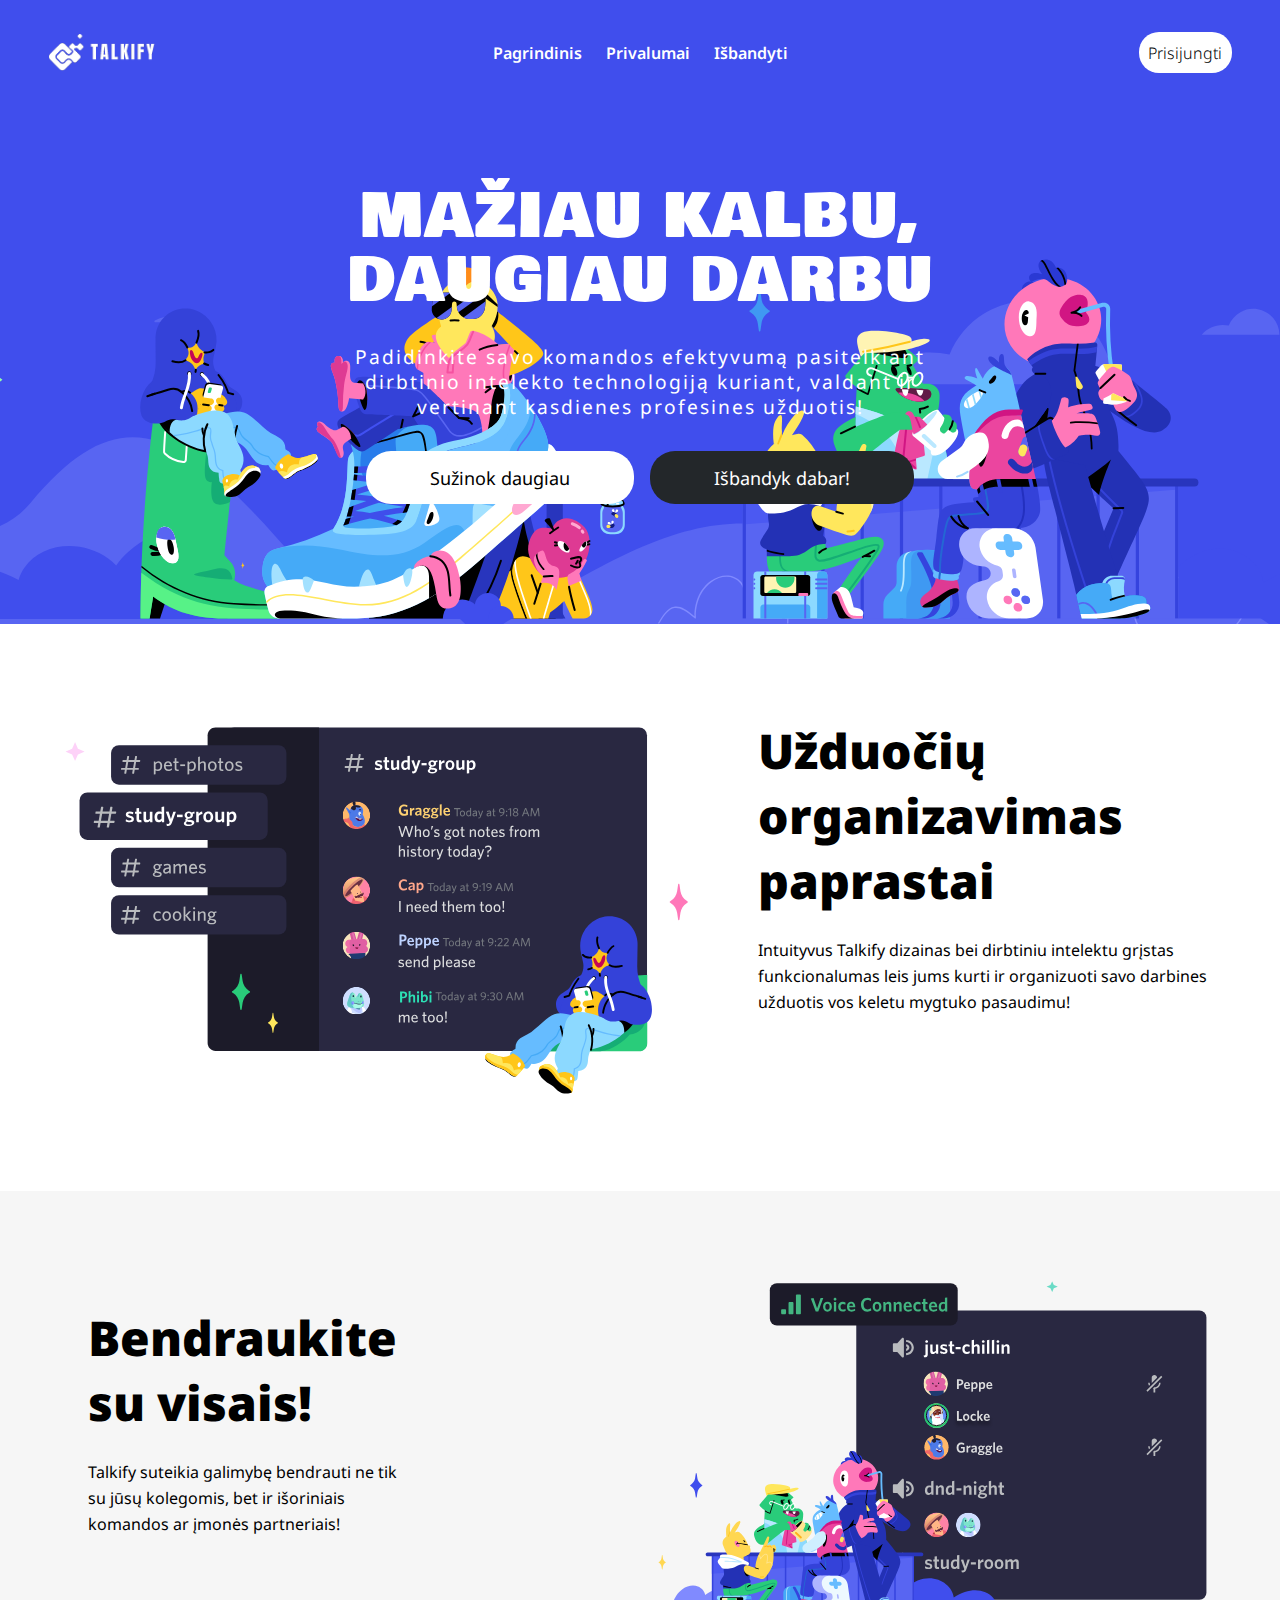
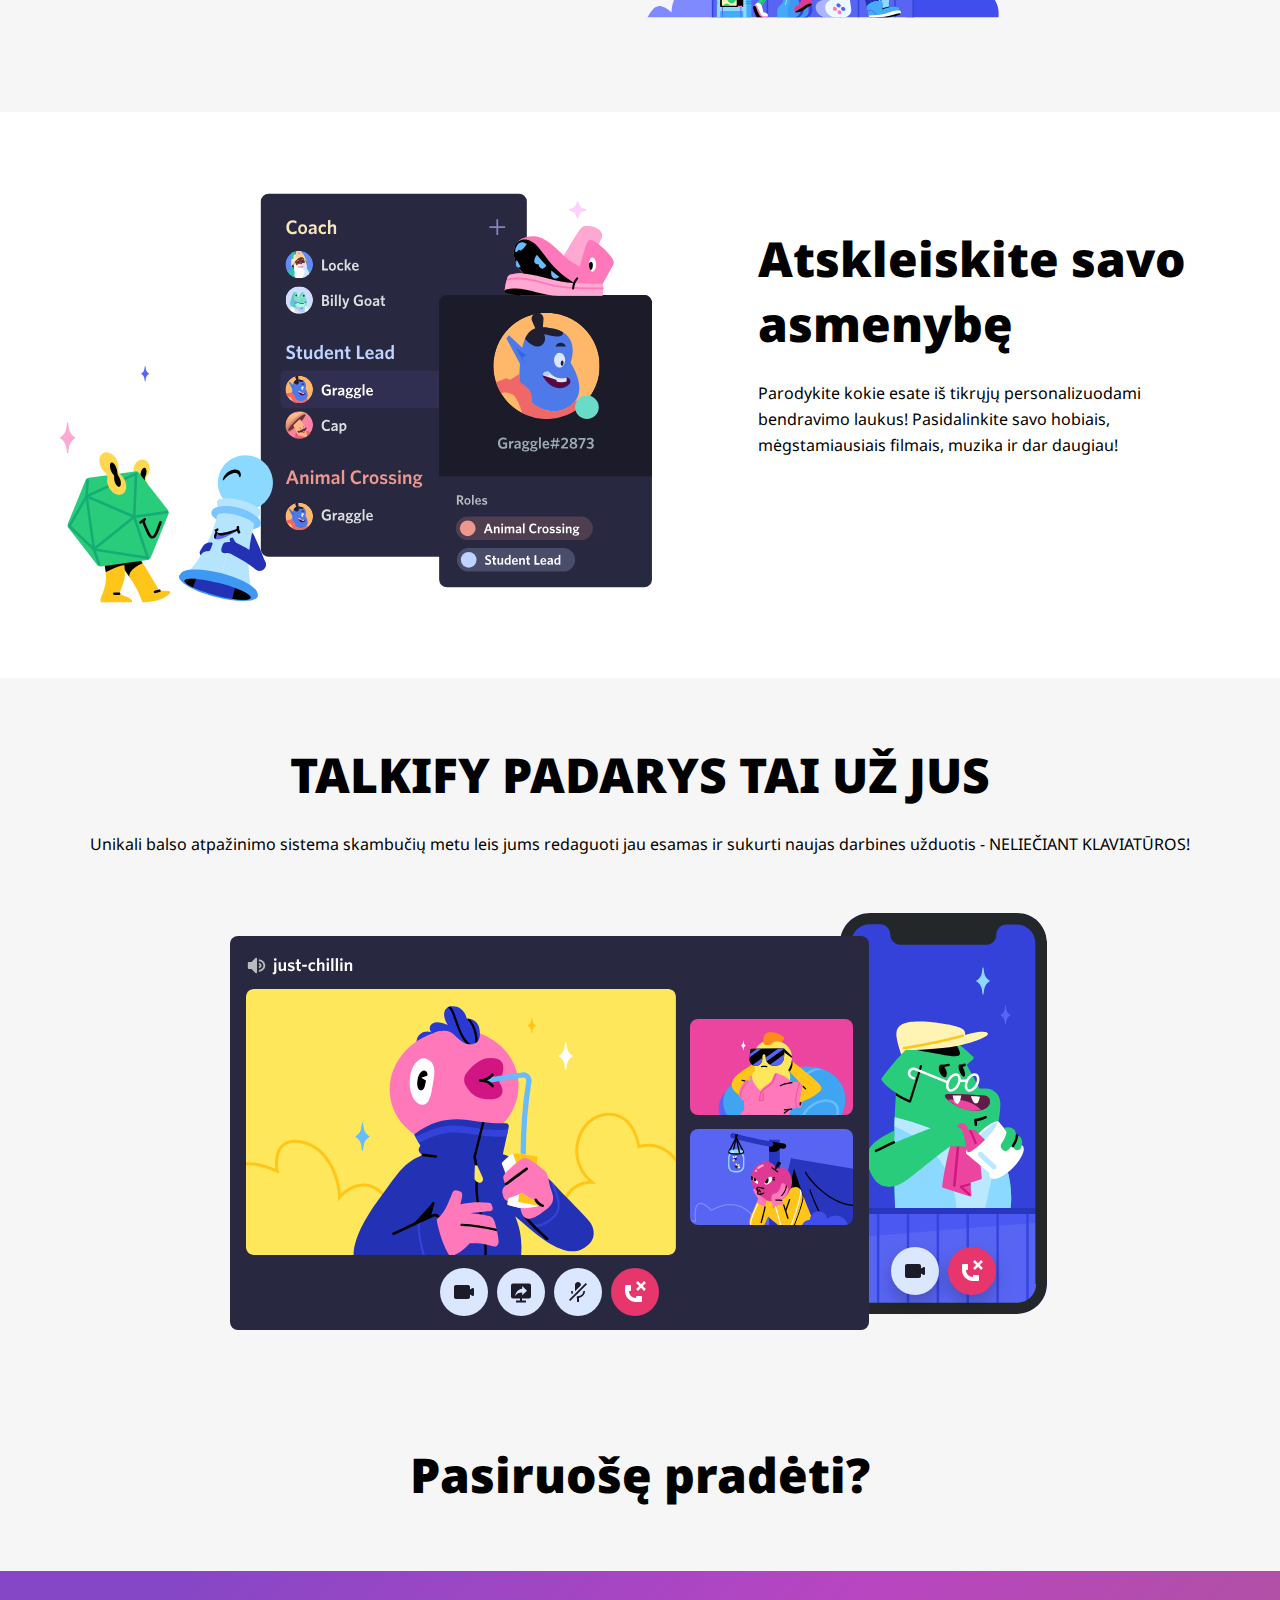
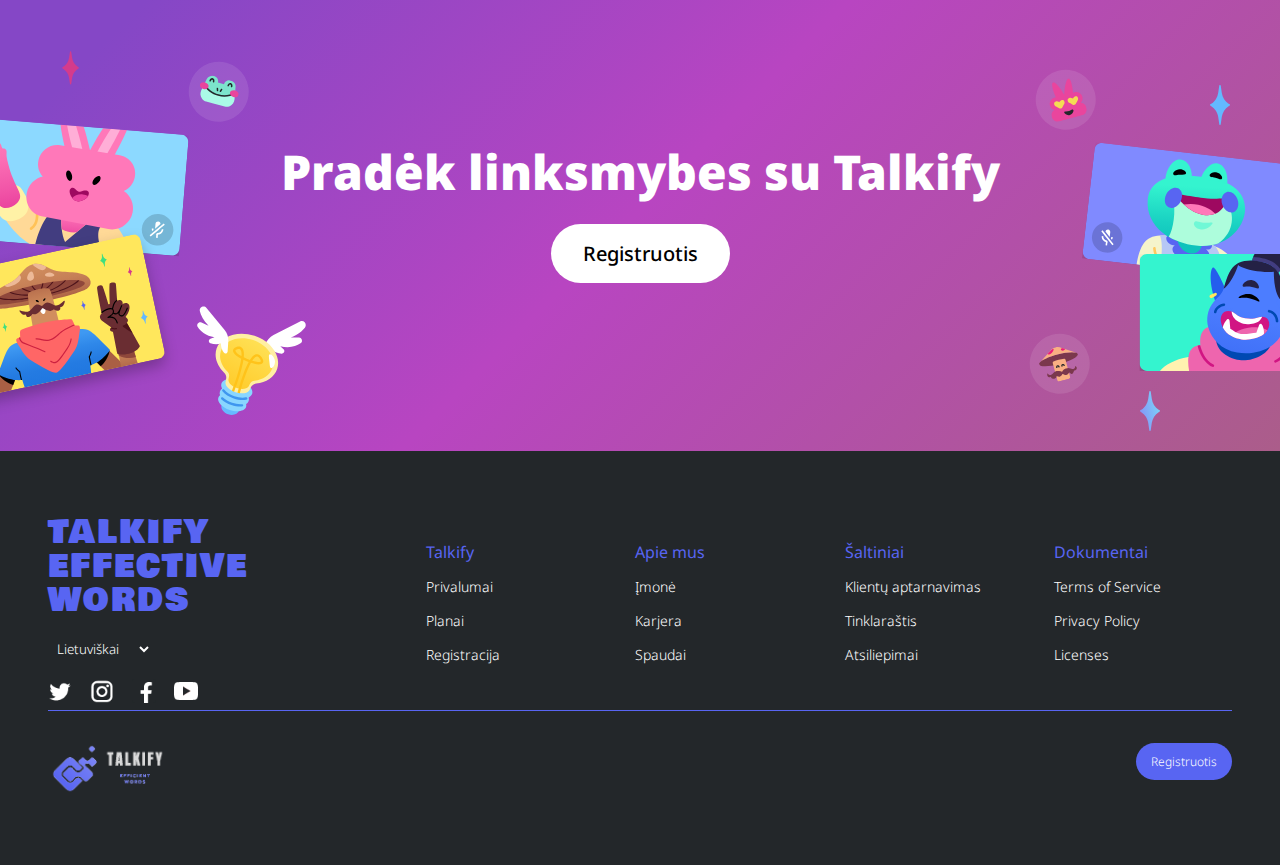
==== commit d4207364: "cleaned up hero in index page" ====
--- a/index.html
+++ b/index.html
@@ -16,17 +16,17 @@
    <header></header>
 
    <main>
-      <section id="hero">
+      <section id="hero" class="section-style">
+         <img class="clouds" src="../assets/hero/sky.svg" alt="image">
          <div id="heroText">
             <h1 class="slogan text-highlight-style">Mažiau kalbu, daugiau darbu</h1>
             <p>Padidinkite savo komandos efektyvumą pasitelkiant dirbtinio intelekto technologiją kuriant, valdant ir vertinant kasdienes profesines užduotis!</p>
             <div id="buttons">
-               <button><a href="./features.html">Sužinok daugiau</a> </button>
-               <button><a href="./subscribe.html">Išbandyk dabar!</a> </button>
+               <a href="./features.html">Sužinok daugiau</a>
+               <a href="./subscribe.html">Išbandyk dabar!</a>
             </div>
          </div>
          <div id="skyImage">
-            <img src="../assets/hero/sky.svg" alt="image">
          </div>
          <div id="doodlesImage">
             <img src="../assets/hero/doodles.svg" alt="image">
--- a/styles/index/hero/hero.css
+++ b/styles/index/hero/hero.css
@@ -1,17 +1,28 @@
 @import url(../../main/common.css);
 section#hero{
-    height: 600px;
+    height: 39rem;
     width: 100%;
     position: relative;
+    display: flex;
+    justify-content: center;
+    align-items: center;
+}
+#hero .clouds{
+    position: absolute;
+    bottom: 0;
+    left: -26rem;
+    width: 140%;
+    z-index: -9;
 }
 #heroText{
+    margin-top: 4rem;
     position: relative;
     z-index: 1;
     display: flex;
     flex-direction: column;
     justify-content: center;
     align-items: center;
-    padding-top: 140px;
+    gap: 2rem;
 }
 #heroText > h1{
     width: 50rem;
@@ -20,8 +31,10 @@
     color: white;
     text-transform: uppercase;
     text-align: center;
+    margin-bottom: 0;
 }
 #heroText > p{
+    margin-top: 0;
     width: 40rem;
     text-align: center;
     color: white;
@@ -31,55 +44,52 @@
     line-height: 25px;
 }
 #skyImage{
-    height: 630px;
+    top: 0;
+    height: 100%;
     width: 100%;
     position: absolute;
-    z-index: -9;
+    z-index: -10;
     background-color:var(--color-hero);
-    bottom: 0;
-    
-}
-#skyImage > img{
-    max-width: unset;
-    max-height: unset;
-    background-size: cover;
-    
 }
 #doodlesImage{
     position: absolute;
     z-index: -8;
     bottom: 0;
-    right: 0;
+    right: -4rem;
 }
 #chickensImage{
     position: absolute;
     z-index: -8;
     bottom: 0;
+    left: -4rem;
 }
-#buttons > button{
-    width: 260px;
-    height: 55px;
+#buttons{
+    display: flex;
+    justify-content: center;
+    gap: 1rem;
+}
+#buttons > a{
+    padding: 0.9rem 4rem;
     background-color: var(--color-secondary-shade);
     font-size: large;
-    font-weight: bolder;
     border-radius: 25px;
     border: 0;
-    margin-top: 40px;
-    margin-left: 20px;
     cursor: pointer;
+    display: flex;
+    justify-content: center;
+    align-items: center;
+    text-align: center;
+    text-decoration: none;
+    color: white;
+    font-weight: 400;
 }
-#buttons button:nth-child(1){
+#buttons a:nth-child(1){
     background-color: white;
-}
-#buttons button:nth-child(1) a{
     color: black;
 }
-#buttons a{
-    text-decoration: none;
-    font-weight: bold;
-    color: white;
+#buttons >a:hover{
+    box-shadow: rgba(50, 50, 93, 0.25) 0px 13px 27px -5px, rgba(0, 0, 0, 0.3) 0px 8px 16px -8px;
 }
-#buttons >button:hover{
+#buttons a:nth-child(1):hover{
     color: var(--color-primary);
-    box-shadow: rgba(50, 50, 93, 0.25) 0px 13px 27px -5px, rgba(0, 0, 0, 0.3) 0px 8px 16px -8px;
 }